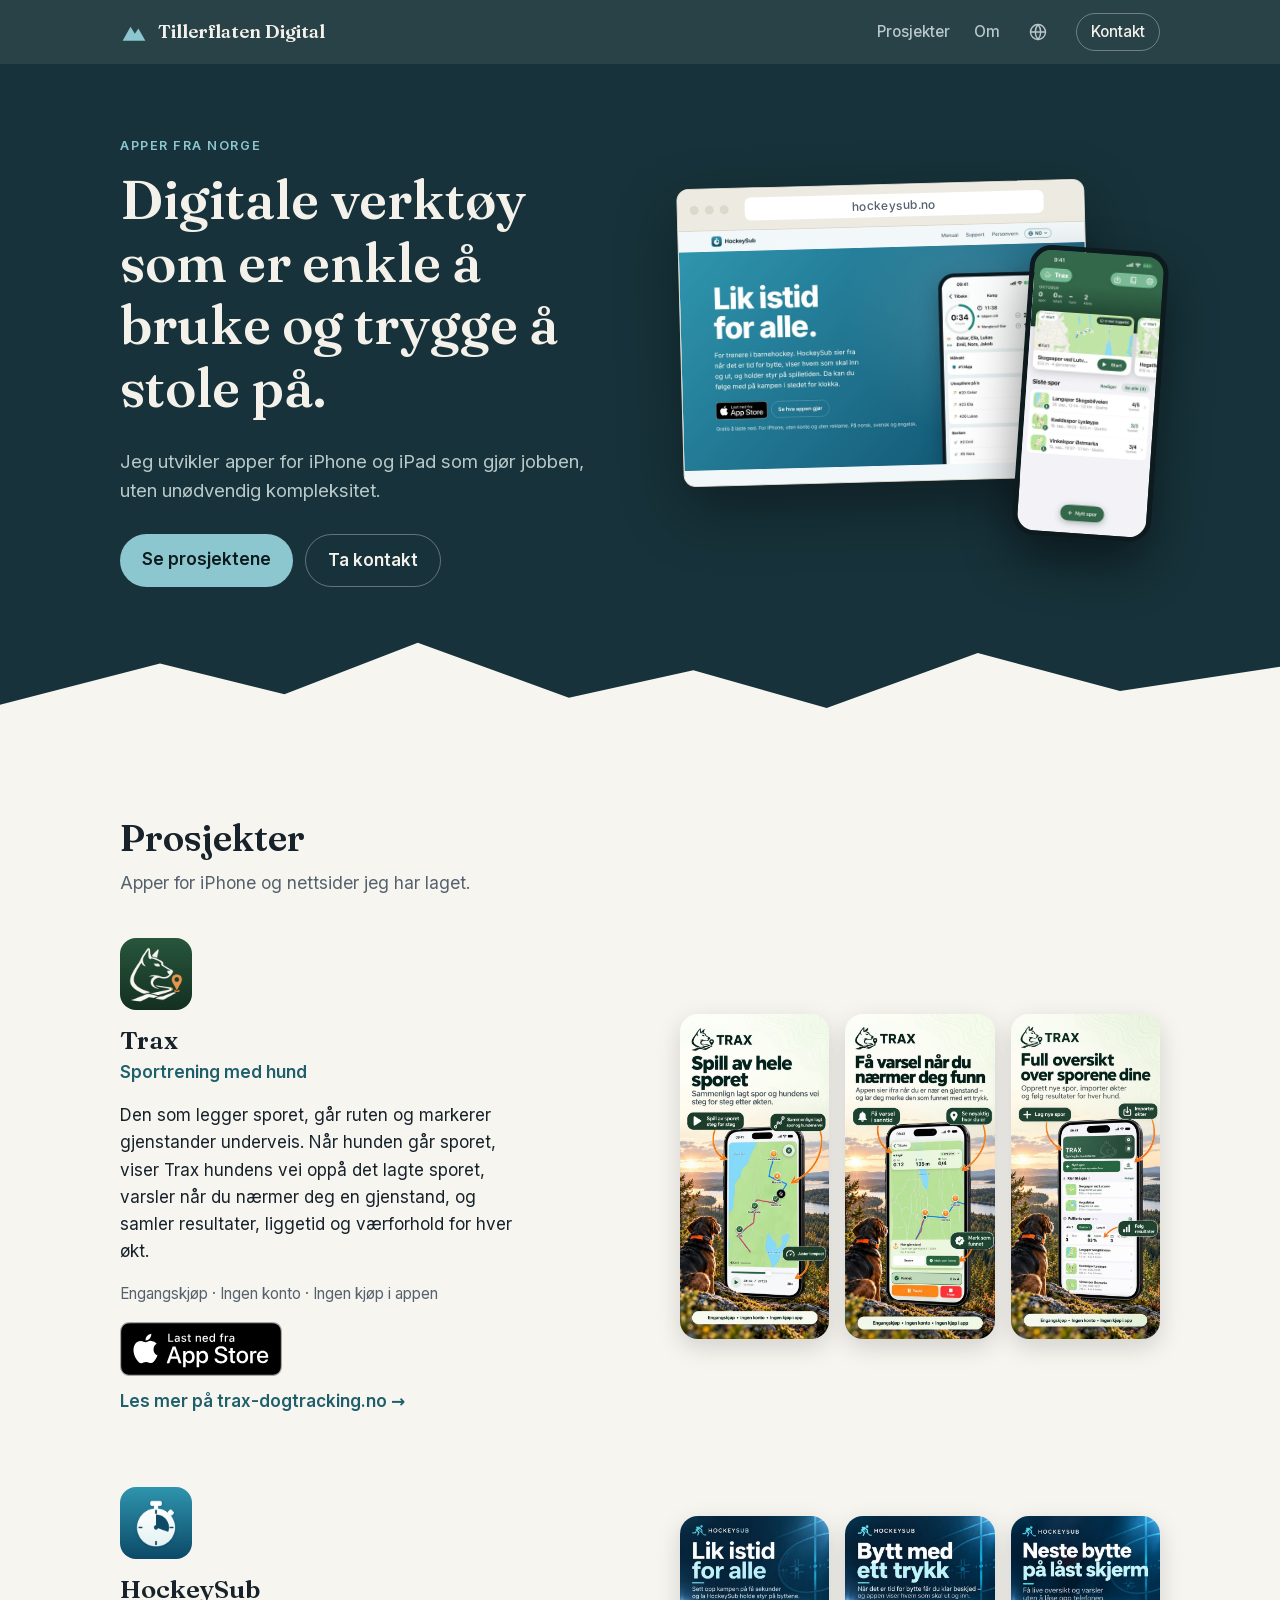
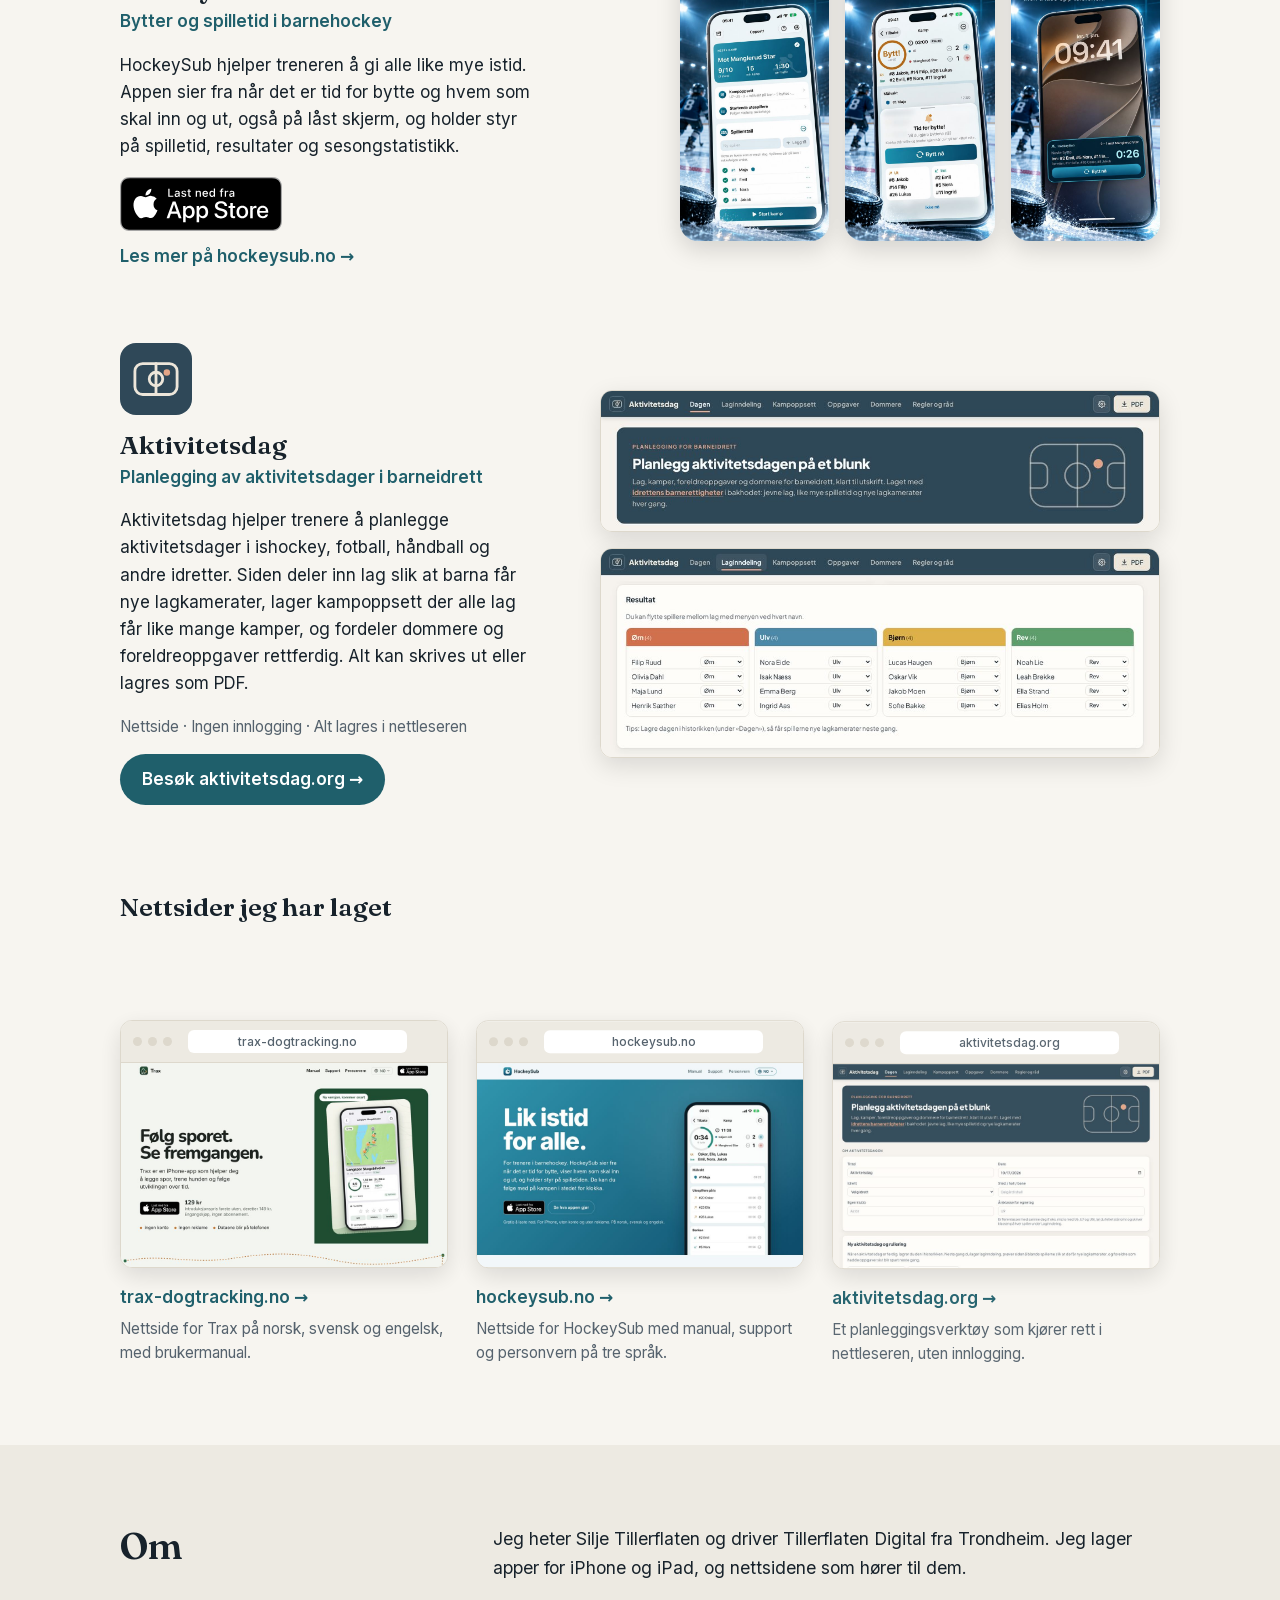
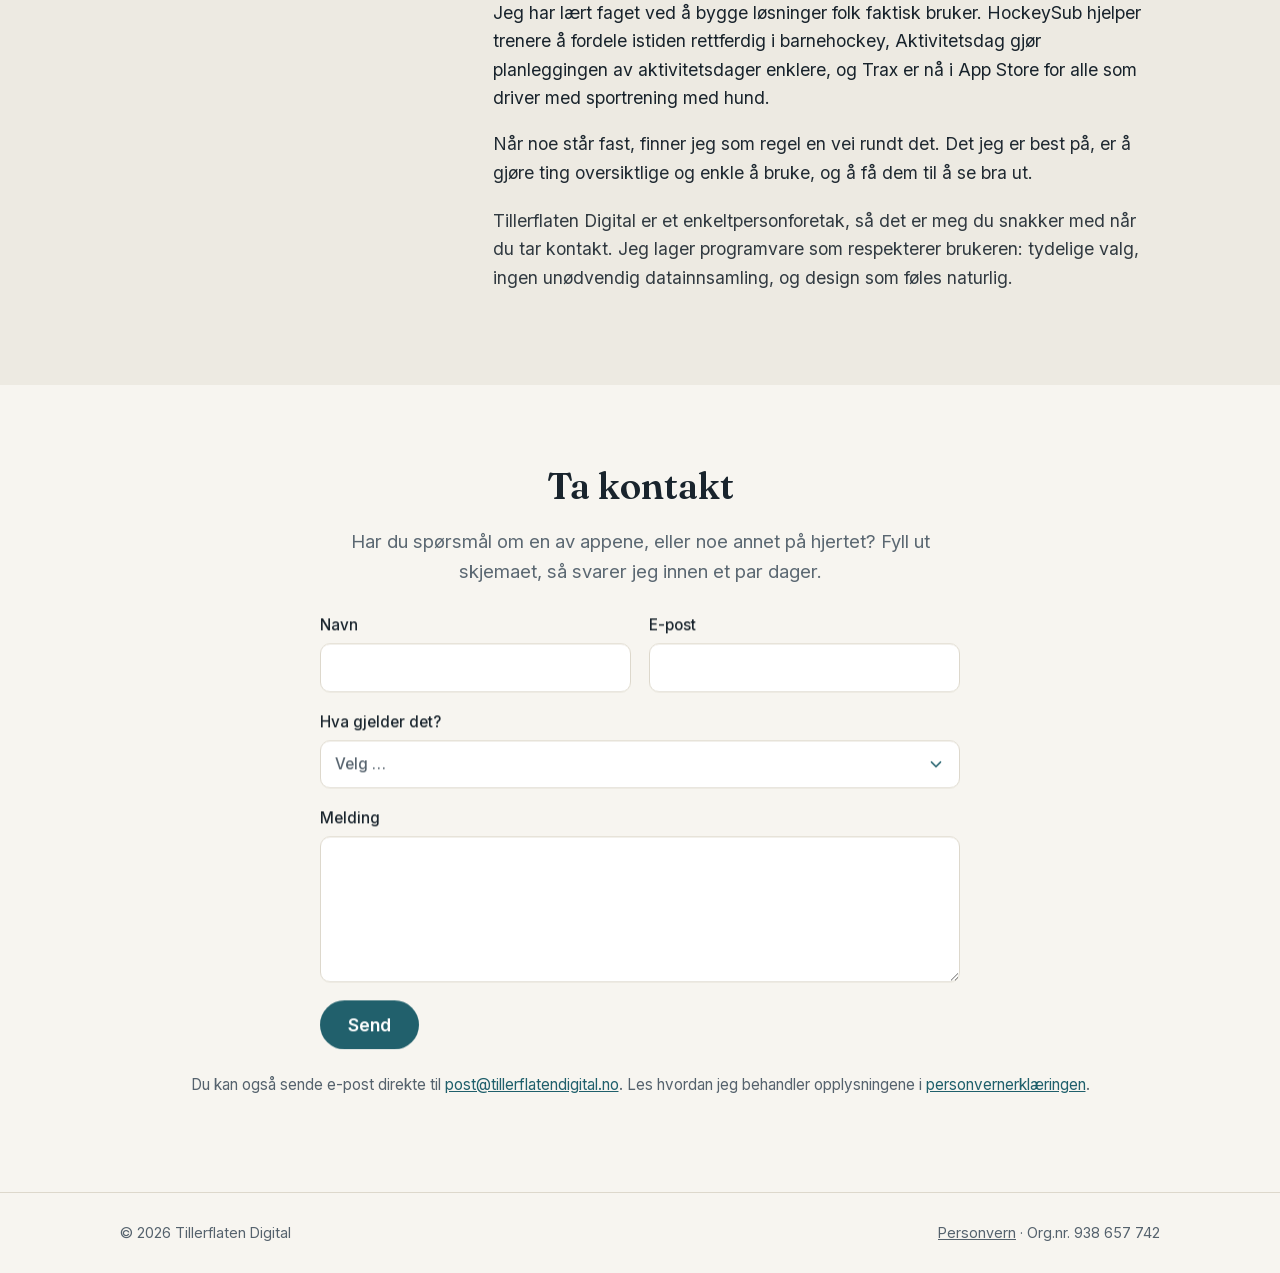
==== site/index.html @ fb7f8909 "Skjul nettsidetjenester til bierverv-søknaden er godkjent Fjerner Tjenester og priser, Slik foregår " ====
<!doctype html>
<html lang="nb">
<head>
  <meta charset="utf-8">
  <meta name="viewport" content="width=device-width, initial-scale=1">
  <title>Tillerflaten Digital – apper for iPhone og iPad</title>
  <meta name="description" content="Tillerflaten Digital utvikler apper for iPhone og iPad.">
  <link rel="icon" href="favicon.ico" sizes="any">
  <link rel="icon" href="favicon.svg" type="image/svg+xml">
  <link rel="apple-touch-icon" href="icons/apple-touch-icon.png">
  <link rel="manifest" href="site.webmanifest">
  <meta name="theme-color" content="#17323a">
  <meta name="apple-mobile-web-app-title" content="Tillerflaten">
  <link rel="alternate" hreflang="nb" href="https://tillerflatendigital.no/">
  <link rel="alternate" hreflang="en" href="https://tillerflatendigital.no/en/">
  <link rel="alternate" hreflang="x-default" href="https://tillerflatendigital.no/">
  <link rel="preload" href="fonts/inter-latin.woff2" as="font" type="font/woff2" crossorigin>
  <link rel="preload" href="fonts/fraunces-latin.woff2" as="font" type="font/woff2" crossorigin>
  <link rel="stylesheet" href="styles.css?v=13">
  <script>
    // Skjul innhold som skal animeres inn, men bare hvis brukeren ikke har bedt om redusert bevegelse.
    if (!matchMedia('(prefers-reduced-motion: reduce)').matches) {
      document.documentElement.classList.add('motion');
      setTimeout(function () { if (!window.gsap) document.documentElement.classList.remove('motion'); }, 3000);
    }
  </script>
</head>
<body>
  <header class="topbar">
    <div class="wrap topbar-inner">
      <a class="brand" href="#">
        <svg class="brand-mark" viewBox="0 0 32 32" aria-hidden="true"><path d="M3 26 L12 10 L17 18 L21 12 L29 26 Z" /></svg>
        Tillerflaten Digital
      </a>
      <nav class="nav" aria-label="Hovedmeny">
        <a href="#apper">Prosjekter</a>
        <a href="#om">Om</a>
        <a href="en/" class="nav-lang" hreflang="en" lang="en" aria-label="English version" title="English"><svg class="globe" viewBox="0 0 24 24" aria-hidden="true"><circle cx="12" cy="12" r="9"/><path d="M3 12h18"/><path d="M12 3a14 14 0 0 1 0 18a14 14 0 0 1 0-18z"/></svg></a>
        <a href="#kontakt" class="nav-cta">Kontakt</a>
      </nav>
    </div>
  </header>

  <main>
    <section class="hero">
      <div class="wrap hero-grid">
        <div class="hero-text">
        <p class="eyebrow">Apper fra Norge</p>
        <h1>Digitale verktøy som er enkle å bruke og trygge å stole på.</h1>
        <p class="lead">
          Jeg utvikler apper for iPhone og iPad som gjør jobben,
          uten unødvendig kompleksitet.
        </p>
        <div class="actions">
          <a class="btn btn-primary" href="#apper">Se prosjektene</a>
          <a class="btn btn-ghost" href="#kontakt">Ta kontakt</a>
        </div>
        </div>
        <div class="hero-art">
          <div class="browser">
            <div class="browser-bar" aria-hidden="true"><span></span><span></span><span></span><b>hockeysub.no</b></div>
            <img src="img/nettside-hockeysub.jpg?v=2" alt="Nettsiden hockeysub.no, laget av Tillerflaten Digital" width="960" height="600">
          </div>
          <img class="hero-phone" src="img/trax-app-nb.jpg" alt="Trax-appen på iPhone, med spor som er klare og de siste sporene" width="540" height="1173">
        </div>
      </div>
      <svg class="ridge" viewBox="0 0 1440 160" preserveAspectRatio="none" aria-hidden="true">
        <path d="M0 160 L0 110 L180 50 L320 95 L470 20 L640 100 L780 60 L930 115 L1100 35 L1260 90 L1440 55 L1440 160 Z" />
      </svg>
    </section>

    <section id="apper" class="section">
      <div class="wrap">
        <h2>Prosjekter</h2>
        <p class="section-lead">Apper for iPhone og nettsider jeg har laget.</p>

        <article class="app">
          <div class="app-info">
            <img class="app-icon" src="img/trax-ikon.png" alt="" width="96" height="96">
            <h3>Trax</h3>
            <p class="app-tagline">Sportrening med hund</p>
            <p>
              Den som legger sporet, går ruten og markerer gjenstander underveis. Når hunden
              går sporet, viser Trax hundens vei oppå det lagte sporet, varsler når du nærmer
              deg en gjenstand, og samler resultater, liggetid og værforhold for hver økt.
            </p>
            <p class="app-meta">Engangskjøp · Ingen konto · Ingen kjøp i appen</p>
            <div class="app-links">
              <a class="store-badge" href="https://apps.apple.com/no/app/id6758005408"><img src="img/app-store-no.svg" alt="Last ned Trax fra App Store" width="162" height="54"></a>
              <a class="app-site" href="https://trax-dogtracking.no/">Les mer på trax-dogtracking.no →</a>
            </div>
          </div>
          <div class="shots">
            <img src="img/trax-1.jpg" alt="Trax spiller av sporet og hundens vei steg for steg" width="540" height="1174" loading="lazy">
            <img src="img/trax-2.jpg" alt="Trax varsler når du nærmer deg en gjenstand" width="540" height="1174" loading="lazy">
            <img src="img/trax-3.jpg" alt="Oversikt over spor og resultater i Trax" width="540" height="1174" loading="lazy">
          </div>
        </article>

        <article class="app">
          <div class="app-info">
            <img class="app-icon" src="img/hockeysub-ikon.png" alt="" width="96" height="96">
            <h3>HockeySub</h3>
            <p class="app-tagline">Bytter og spilletid i barnehockey</p>
            <p>
              HockeySub hjelper treneren å gi alle like mye istid. Appen sier fra når det er
              tid for bytte og hvem som skal inn og ut, også på låst skjerm, og holder styr på
              spilletid, resultater og sesongstatistikk.
            </p>
            <div class="app-links">
              <a class="store-badge" href="https://apps.apple.com/no/app/id6752128486"><img src="img/app-store-no.svg" alt="Last ned HockeySub fra App Store" width="162" height="54"></a>
              <a class="app-site" href="https://hockeysub.no/">Les mer på hockeysub.no →</a>
            </div>
          </div>
          <div class="shots">
            <img src="img/hockeysub-1.jpg" alt="Oppsett av kamp i HockeySub" width="540" height="1174" loading="lazy">
            <img src="img/hockeysub-2.jpg" alt="HockeySub sier fra når det er tid for bytte" width="540" height="1174" loading="lazy">
            <img src="img/hockeysub-3.jpg" alt="Neste bytte vises på låst skjerm" width="540" height="1174" loading="lazy">
          </div>
        </article>

        <article class="app app-web">
          <div class="app-info">
            <img class="app-icon" src="img/aktivitetsdag-ikon.svg" alt="" width="96" height="96">
            <h3>Aktivitetsdag</h3>
            <p class="app-tagline">Planlegging av aktivitetsdager i barneidrett</p>
            <p>
              Aktivitetsdag hjelper trenere å planlegge aktivitetsdager i ishockey, fotball, håndball og andre idretter. Siden deler inn lag slik at barna får nye lagkamerater, lager kampoppsett der alle lag får like mange kamper, og fordeler dommere og foreldreoppgaver rettferdig. Alt kan skrives ut eller lagres som PDF.
            </p>
            <p class="app-meta">Nettside · Ingen innlogging · Alt lagres i nettleseren</p>
            <div class="app-links">
              <a class="btn btn-primary" href="https://aktivitetsdag.org/">Besøk aktivitetsdag.org →</a>
            </div>
          </div>
          <div class="web-shots">
            <img src="img/aktivitetsdag-1.jpg?v=2" alt="Forsiden til Aktivitetsdag" width="960" height="242" loading="lazy">
            <img src="img/aktivitetsdag-2.jpg?v=2" alt="Laginndeling i Aktivitetsdag med fire lag" width="960" height="357" loading="lazy">
          </div>
        </article>

        <div class="sites">
          <h3>Nettsider jeg har laget</h3>
          <p class="section-lead">Hver app har fått sin egen nettside, og alle er laget fra bunnen av, tilpasset produktet.</p>
          <div class="site-grid">
          <a class="site-card" href="https://trax-dogtracking.no/">
            <div class="browser">
              <div class="browser-bar" aria-hidden="true"><span></span><span></span><span></span><b>trax-dogtracking.no</b></div>
              <img src="img/nettside-trax.jpg?v=3" alt="Forsiden til trax-dogtracking.no" width="960" height="600" loading="lazy">
            </div>
            <span class="site-name">trax-dogtracking.no →</span>
            <span class="site-desc">Nettside for Trax på norsk, svensk og engelsk, med brukermanual.</span>
          </a>
          <a class="site-card" href="https://hockeysub.no/">
            <div class="browser">
              <div class="browser-bar" aria-hidden="true"><span></span><span></span><span></span><b>hockeysub.no</b></div>
              <img src="img/nettside-hockeysub.jpg?v=2" alt="Forsiden til hockeysub.no" width="960" height="600" loading="lazy">
            </div>
            <span class="site-name">hockeysub.no →</span>
            <span class="site-desc">Nettside for HockeySub med manual, support og personvern på tre språk.</span>
          </a>
          <a class="site-card" href="https://aktivitetsdag.org/">
            <div class="browser">
              <div class="browser-bar" aria-hidden="true"><span></span><span></span><span></span><b>aktivitetsdag.org</b></div>
              <img src="img/nettside-aktivitetsdag.jpg?v=2" alt="Forsiden til aktivitetsdag.org" width="960" height="600" loading="lazy">
            </div>
            <span class="site-name">aktivitetsdag.org →</span>
            <span class="site-desc">Et planleggingsverktøy som kjører rett i nettleseren, uten innlogging.</span>
          </a>
          </div>
        </div>
      </div>
    </section>

    <section id="om" class="section section-alt">
      <div class="wrap about">
        <h2>Om</h2>
        <div>
          <p>
            Jeg heter Silje Tillerflaten og driver Tillerflaten Digital fra Trondheim. Jeg lager apper for iPhone og iPad, og nettsidene som hører til dem.
          </p>
          <p>
            Jeg har lært faget ved å bygge løsninger folk faktisk bruker. HockeySub hjelper trenere å fordele istiden rettferdig i barnehockey, Aktivitetsdag gjør planleggingen av aktivitetsdager enklere, og Trax er nå i App Store for alle som driver med sportrening med hund.
          </p>
          <p>
            Når noe står fast, finner jeg som regel en vei rundt det. Det jeg er best på, er å gjøre ting oversiktlige og enkle å bruke, og å få dem til å se bra ut.
          </p>
          <p>
            Tillerflaten Digital er et enkeltpersonforetak, så det er meg du snakker med når du tar kontakt. Jeg lager programvare som respekterer brukeren: tydelige valg, ingen unødvendig datainnsamling, og design som føles naturlig.
          </p>
        </div>
      </div>
    </section>

    <section id="kontakt" class="section">
      <div class="wrap contact">
        <h2>Ta kontakt</h2>
        <p class="lead">Har du spørsmål om en av appene, eller noe annet på hjertet? Fyll ut skjemaet, så svarer jeg innen et par dager.</p>
        <form class="form" action="https://formsubmit.co/post@tillerflatendigital.no" method="POST">
          <input type="hidden" name="_subject" value="Ny henvendelse fra tillerflatendigital.no">
          <input type="hidden" name="_next" value="https://tillerflatendigital.no/takk.html">
          <input type="hidden" name="_template" value="table">
          <input type="text" name="_honey" class="hp" tabindex="-1" autocomplete="off" aria-hidden="true">
          <div class="form-row">
            <label>Navn
              <input type="text" name="Navn" autocomplete="name" required>
            </label>
            <label>E-post
              <input type="email" name="email" autocomplete="email" required>
            </label>
          </div>
          <label>Hva gjelder det?
            <select name="Hva gjelder det?" required>
              <option value="">Velg …</option>
              <option>Trax</option>
              <option>HockeySub</option>
              <option>Aktivitetsdag</option>
              <option>Annet</option>
            </select>
          </label>
          <label>Melding
            <textarea name="Melding" rows="5" required></textarea>
          </label>
          <button type="submit" class="btn btn-primary btn-lg">Send</button>
        </form>
        <p class="form-alt">Du kan også sende e-post direkte til <a href="mailto:post@tillerflatendigital.no">post@tillerflatendigital.no</a>. Les hvordan jeg behandler opplysningene i <a href="personvern.html">personvernerklæringen</a>.</p>
      </div>
    </section>
  </main>

  <footer class="footer">
    <div class="wrap footer-inner">
      <span>© <span id="year">2026</span> Tillerflaten Digital</span>
      <span><a href="personvern.html">Personvern</a> · Org.nr. 938 657 742</span>
    </div>
  </footer>

  <script>document.getElementById('year').textContent = new Date().getFullYear();</script>
  <script src="vendor/gsap.min.js" defer></script>
  <script src="vendor/ScrollTrigger.min.js" defer></script>
  <script src="motion.js?v=4" defer></script>
  <script data-goatcounter="https://tillerflatendigital.goatcounter.com/count" async src="//gc.zgo.at/count.js"></script>
</body>
</html>
---- site/styles.css ----
/* Skrifter ligger på siden selv, så ingen besøkende sendes til Google (GDPR).
   Variable filer: én fil dekker alle vektene. latin-ext lastes bare ved behov. */
@font-face {
  font-family: 'Fraunces';
  font-style: normal;
  font-weight: 500 600;
  font-display: swap;
  src: url(fonts/fraunces-latin.woff2) format('woff2');
  unicode-range: U+0000-00FF, U+0131, U+0152-0153, U+02BB-02BC, U+02C6, U+02DA, U+02DC, U+0304, U+0308, U+0329, U+2000-206F, U+20AC, U+2122, U+2191, U+2193, U+2212, U+2215, U+FEFF, U+FFFD;
}
@font-face {
  font-family: 'Fraunces';
  font-style: normal;
  font-weight: 500 600;
  font-display: swap;
  src: url(fonts/fraunces-latin-ext.woff2) format('woff2');
  unicode-range: U+0100-02BA, U+02BD-02C5, U+02C7-02CC, U+02CE-02D7, U+02DD-02FF, U+0304, U+0308, U+0329, U+1D00-1DBF, U+1E00-1E9F, U+1EF2-1EFF, U+2020, U+20A0-20AB, U+20AD-20C4, U+2113, U+2C60-2C7F, U+A720-A7FF;
}
@font-face {
  font-family: 'Inter';
  font-style: normal;
  font-weight: 400 600;
  font-display: swap;
  src: url(fonts/inter-latin.woff2) format('woff2');
  unicode-range: U+0000-00FF, U+0131, U+0152-0153, U+02BB-02BC, U+02C6, U+02DA, U+02DC, U+0304, U+0308, U+0329, U+2000-206F, U+20AC, U+2122, U+2191, U+2193, U+2212, U+2215, U+FEFF, U+FFFD;
}
@font-face {
  font-family: 'Inter';
  font-style: normal;
  font-weight: 400 600;
  font-display: swap;
  src: url(fonts/inter-latin-ext.woff2) format('woff2');
  unicode-range: U+0100-02BA, U+02BD-02C5, U+02C7-02CC, U+02CE-02D7, U+02DD-02FF, U+0304, U+0308, U+0329, U+1D00-1DBF, U+1E00-1E9F, U+1EF2-1EFF, U+2020, U+20A0-20AB, U+20AD-20C4, U+2113, U+2C60-2C7F, U+A720-A7FF;
}

:root {
  --bg: #f7f5f0;
  --bg-alt: #edeae2;
  --surface: #ffffff;
  --text: #17222b;
  --muted: #55626d;
  --border: #ddd8cc;
  --accent: #1f5f6b;
  --accent-hover: #174a54;
  --accent-soft: #dcebec;
  --on-accent: #ffffff;
  --ridge: #edeae2;
  --hero-bg: #17323a;
  --hero-text: #f3f1ea;
  --hero-muted: #b9c8c9;
  --radius: 14px;
}

@media (prefers-color-scheme: dark) {
  :root {
    --bg: #11181d;
    --bg-alt: #172128;
    --surface: #1b262e;
    --text: #e8ebe9;
    --muted: #9aa8b0;
    --border: #2a3842;
    --accent: #6fb3bd;
    --accent-hover: #8cc6ce;
    --accent-soft: #1f3a40;
    --on-accent: #0d1a1e;
    --ridge: #172128;
    --hero-bg: #0c2027;
  }
}

* { box-sizing: border-box; }

html { scroll-behavior: smooth; }

body {
  margin: 0;
  background: var(--bg);
  color: var(--text);
  font-family: Inter, system-ui, -apple-system, sans-serif;
  font-size: 17px;
  line-height: 1.6;
  -webkit-font-smoothing: antialiased;
}

h1, h2, h3 {
  font-family: Fraunces, Georgia, serif;
  font-weight: 600;
  line-height: 1.15;
  margin: 0 0 .5em;
}

h1 { font-size: clamp(2.1rem, 5vw, 3.4rem); max-width: 18ch; }
h2 { font-size: clamp(1.7rem, 3.5vw, 2.3rem); }
h3 { font-size: 1.3rem; }

p { margin: 0 0 1em; }

a { color: var(--accent); }

.wrap {
  max-width: 1080px;
  margin: 0 auto;
  padding: 0 20px;
}

/* Topbar */
.topbar {
  position: sticky;
  top: 0;
  z-index: 10;
  background: color-mix(in srgb, var(--hero-bg) 92%, transparent);
  backdrop-filter: blur(8px);
}

.topbar-inner {
  display: flex;
  align-items: center;
  justify-content: space-between;
  gap: 16px;
  height: 64px;
}

.brand {
  display: flex;
  align-items: center;
  gap: 10px;
  color: var(--hero-text);
  text-decoration: none;
  font-family: Fraunces, Georgia, serif;
  font-weight: 600;
  font-size: 1.15rem;
  white-space: nowrap;
}

.brand-mark { width: 28px; height: 28px; fill: #8cc6ce; }

.nav { display: flex; align-items: center; gap: 24px; }

.nav a {
  color: var(--hero-muted);
  text-decoration: none;
  font-weight: 500;
  font-size: .95rem;
}

.nav a:hover { color: var(--hero-text); }

.nav .nav-lang {
  display: inline-flex;
  align-items: center;
  padding: 4px;
}
.nav .globe {
  width: 20px;
  height: 20px;
  fill: none;
  stroke: currentColor;
  stroke-width: 1.7;
  stroke-linecap: round;
  stroke-linejoin: round;
}

.nav .nav-cta {
  color: var(--hero-text);
  border: 1px solid color-mix(in srgb, var(--hero-text) 35%, transparent);
  padding: 6px 14px;
  border-radius: 999px;
}

/* Hero */
.hero {
  position: relative;
  background: var(--hero-bg);
  color: var(--hero-text);
  padding: 72px 0 150px;
  overflow: hidden;
}

.eyebrow {
  text-transform: uppercase;
  letter-spacing: .12em;
  font-size: .8rem;
  font-weight: 600;
  color: #8cc6ce;
}

.lead {
  font-size: 1.15rem;
  max-width: 54ch;
  color: var(--muted);
}

.hero .lead { color: var(--hero-muted); }

.actions { display: flex; flex-wrap: wrap; gap: 12px; margin-top: 28px; }

.ridge {
  position: absolute;
  left: 0; right: 0; bottom: -2px;
  width: 100%;
  height: 110px;
  fill: var(--bg);
}

/* Buttons */
.btn {
  display: inline-block;
  padding: 12px 22px;
  border-radius: 999px;
  font-weight: 600;
  text-decoration: none;
  transition: background .15s, color .15s, border-color .15s;
}

.btn-primary { background: #8cc6ce; color: #0d1a1e; }
.btn-primary:hover { background: #a7d5db; }

.btn-ghost {
  color: var(--hero-text);
  border: 1px solid color-mix(in srgb, var(--hero-text) 35%, transparent);
}
.btn-ghost:hover { border-color: var(--hero-text); }

.contact .btn-primary { background: var(--accent); color: var(--on-accent); }
.contact .btn-primary:hover { background: var(--accent-hover); }

.btn-lg { font-size: 1.1rem; padding: 14px 28px; }

/* Sections */
.section { padding: 80px 0; }
.section-alt { background: var(--bg-alt); }

.cards {
  display: grid;
  grid-template-columns: repeat(auto-fit, minmax(260px, 1fr));
  gap: 20px;
  margin-top: 28px;
}

.card {
  background: var(--surface);
  border: 1px solid var(--border);
  border-radius: var(--radius);
  padding: 28px;
}

.card p { color: var(--muted); margin: 0; }

.card-icon {
  width: 44px;
  height: 44px;
  border-radius: 12px;
  background: var(--accent-soft);
  display: grid;
  place-items: center;
  margin-bottom: 18px;
}

.card-icon svg {
  width: 22px;
  height: 22px;
  fill: none;
  stroke: var(--accent);
  stroke-width: 1.8;
  stroke-linecap: round;
  stroke-linejoin: round;
}

.tag {
  font-family: Inter, system-ui, sans-serif;
  font-size: .72rem;
  font-weight: 600;
  text-transform: uppercase;
  letter-spacing: .06em;
  vertical-align: middle;
  background: var(--accent-soft);
  color: var(--accent);
  padding: 3px 8px;
  border-radius: 999px;
  margin-left: 6px;
}

.about {
  display: grid;
  grid-template-columns: 1fr 2fr;
  gap: 40px;
}

.about p { font-size: 1.1rem; max-width: 60ch; }

.contact { text-align: center; }
.contact .lead { margin: 0 auto 28px; }

/* Footer */
.footer {
  border-top: 1px solid var(--border);
  padding: 28px 0;
  color: var(--muted);
  font-size: .9rem;
}

.footer-inner {
  display: flex;
  justify-content: space-between;
  flex-wrap: wrap;
  gap: 8px;
}

.section-lead { color: var(--muted); margin: -8px 0 40px; font-size: 1.1rem; }

.app {
  display: grid;
  grid-template-columns: minmax(0, 1fr) minmax(0, 1.4fr);
  gap: 48px;
  align-items: center;
}
.app + .app { margin-top: 72px; }
.app-icon { width: 72px; height: 72px; border-radius: 16px; display: block; margin-bottom: 16px; }
.app h3 { margin: 0; font-size: 1.6rem; }
.app-tagline { color: var(--accent); font-weight: 600; margin: 4px 0 16px; }
.app-info p { max-width: 52ch; }
.app-meta { color: var(--muted); font-size: 0.95rem; }
.app .btn { margin-top: 0; }
.app-links { display: flex; flex-wrap: wrap; align-items: center; gap: 12px 20px; margin-top: 8px; }
.app-site { font-weight: 600; text-decoration: none; }
.app-site:hover { text-decoration: underline; }
.store-badge { display: inline-flex; border-radius: 10px; transition: transform .15s ease; }
.store-badge:hover { transform: translateY(-1px); }
.store-badge:focus-visible { outline: 2px solid var(--accent, currentColor); outline-offset: 3px; }
.store-badge img { height: 54px; width: auto; display: block; }
.app .btn-primary { background: var(--accent); color: var(--on-accent); }
.app .btn-primary:hover { background: var(--accent-hover); }

.shots {
  display: grid;
  grid-template-columns: repeat(3, minmax(0, 1fr));
  gap: 16px;
  max-width: 480px;
  justify-self: end;
}
.shots img {
  width: 100%;
  height: auto;
  border-radius: 18px;
  box-shadow: 0 8px 24px rgba(0, 0, 0, 0.15);
}

/* Prices */
.cards-4 { grid-template-columns: repeat(auto-fit, minmax(230px, 1fr)); }
.card .price {
  color: var(--accent);
  font-weight: 600;
  font-size: 1.1rem;
  margin: -4px 0 12px;
}
.price-note { color: var(--muted); max-width: 70ch; margin: 28px 0 0; }

/* How it works */
.steps {
  list-style: none;
  counter-reset: step;
  padding: 0;
  margin: 28px 0 0;
  display: grid;
  grid-template-columns: repeat(auto-fit, minmax(220px, 1fr));
  gap: 28px;
}
.step { counter-increment: step; }
.step::before {
  content: counter(step);
  display: grid;
  place-items: center;
  width: 40px;
  height: 40px;
  border-radius: 50%;
  background: var(--accent);
  color: var(--on-accent);
  font-weight: 600;
  margin-bottom: 14px;
}
.step h3 { font-size: 1.15rem; }
.step p { color: var(--muted); margin: 0; }

/* Contact form */
.form {
  max-width: 640px;
  margin: 0 auto;
  text-align: left;
  display: grid;
  gap: 18px;
}
.form-row { display: grid; grid-template-columns: 1fr 1fr; gap: 18px; }
.form label { display: grid; align-content: start; gap: 6px; font-weight: 500; font-size: .95rem; }
.form .opt { color: var(--muted); font-weight: 400; }
.form input, .form select, .form textarea {
  font: inherit;
  color: var(--text);
  background: var(--surface);
  border: 1px solid var(--border);
  border-radius: 10px;
  padding: 11px 14px;
  width: 100%;
}
.form textarea { resize: vertical; }
.form select {
  appearance: none;
  -webkit-appearance: none;
  cursor: pointer;
  padding-right: 42px;
  background-image: url("data:image/svg+xml,%3Csvg xmlns='http://www.w3.org/2000/svg' viewBox='0 0 24 24' fill='none' stroke='%231f5f6b' stroke-width='2.2' stroke-linecap='round' stroke-linejoin='round'%3E%3Cpath d='M6 9l6 6 6-6'/%3E%3C/svg%3E");
  background-repeat: no-repeat;
  background-position: right 14px center;
  background-size: 18px;
}
.form select:invalid { color: var(--muted); }
.form select option { color: var(--text); background: var(--surface); }
.form input:focus, .form select:focus, .form textarea:focus {
  outline: 2px solid var(--accent);
  outline-offset: 1px;
  border-color: var(--accent);
}
.form button { justify-self: start; border: 0; cursor: pointer; font-family: inherit; }
.form .hp { position: absolute; left: -9999px; }
.form-alt { color: var(--muted); margin-top: 24px; font-size: .95rem; }

@media (prefers-color-scheme: dark) {
  .form select {
    background-image: url("data:image/svg+xml,%3Csvg xmlns='http://www.w3.org/2000/svg' viewBox='0 0 24 24' fill='none' stroke='%236fb3bd' stroke-width='2.2' stroke-linecap='round' stroke-linejoin='round'%3E%3Cpath d='M6 9l6 6 6-6'/%3E%3C/svg%3E");
  }
}

.web-shots {
  display: grid;
  gap: 16px;
  max-width: 560px;
  justify-self: end;
}
.web-shots img {
  width: 100%;
  height: auto;
  border-radius: 12px;
  border: 1px solid var(--border);
  box-shadow: 0 8px 24px rgba(0, 0, 0, 0.12);
}

@media (max-width: 860px) {
  .web-shots { justify-self: stretch; }
  .app { grid-template-columns: 1fr; gap: 28px; }
  .shots { justify-self: start; }
}

@media (max-width: 640px) {
  body { font-size: 16px; }
  .nav { gap: 16px; }
  .nav a:not(.nav-cta):not(.nav-lang) { display: none; }
  .brand { font-size: 1rem; }
  .hero { padding: 48px 0 120px; }
  .section { padding: 56px 0; }
  .about { grid-template-columns: 1fr; gap: 0; }
  .shots { display: flex; overflow-x: auto; scroll-snap-type: x mandatory; gap: 12px; margin-right: -20px; padding-right: 20px; }
  .form-row { grid-template-columns: 1fr; }
  .shots img { flex: 0 0 44%; width: 44%; min-width: 0; scroll-snap-align: start; }
}

/* Animasjon: skjult til motion.js viser det. Se <head> og motion.js. */
.motion .hero-text > *,
.motion .hero-art,
.motion .site-card,
.motion .section h2,
.motion .section-lead,
.motion .contact .lead,
.motion .card,
.motion .price-note,
.motion .step,
.motion .about > div > p,
.motion .contact .form,
.motion .app-info,
.motion .shots img,
.motion .web-shots img { visibility: hidden; }

/* Hero: tekst til venstre, utvalg av arbeid til høyre */
.hero .wrap { position: relative; z-index: 1; }
.hero-grid {
  display: grid;
  grid-template-columns: minmax(0, 1.05fr) minmax(0, 1fr);
  gap: 56px;
  align-items: center;
}
.hero-art {
  position: relative;
  padding: 0 72px 56px 0;
}
.hero-art .browser {
  transform: rotate(-1.5deg);
  box-shadow: 0 24px 60px rgba(0, 0, 0, 0.35);
}
.hero-phone {
  position: absolute;
  right: 0;
  bottom: 0;
  width: 29%;
  height: auto;
  border-radius: 22px;
  border: 5px solid #0d1a1e;
  box-shadow: 0 24px 50px rgba(0, 0, 0, 0.45);
  transform: rotate(4deg);
}

/* Nettleservindu rundt skjermbilder av nettsider */
.browser {
  background: var(--surface);
  border: 1px solid var(--border);
  border-radius: 12px;
  overflow: hidden;
}
.browser-bar {
  display: flex;
  align-items: center;
  gap: 6px;
  padding: 9px 12px;
  background: var(--bg-alt);
  border-bottom: 1px solid var(--border);
}
.browser-bar span {
  width: 9px;
  height: 9px;
  border-radius: 50%;
  background: var(--border);
}
.browser-bar b {
  flex: 1;
  margin: 0 28px 0 10px;
  padding: 2px 10px;
  border-radius: 6px;
  background: var(--surface);
  color: var(--muted);
  font-size: .75rem;
  font-weight: 500;
  text-align: center;
  white-space: nowrap;
  overflow: hidden;
  text-overflow: ellipsis;
}
.browser img { display: block; width: 100%; height: auto; }

/* Nettsider jeg har laget */
.sites { margin-top: 88px; }
.sites h3 { font-size: 1.6rem; }
.sites .section-lead { margin: 0 0 28px; max-width: 60ch; }
.site-grid {
  display: grid;
  grid-template-columns: repeat(auto-fit, minmax(260px, 1fr));
  gap: 28px;
}
.site-card {
  display: grid;
  gap: 6px;
  color: inherit;
  text-decoration: none;
}
.site-card .browser {
  margin-bottom: 10px;
  box-shadow: 0 8px 24px rgba(0, 0, 0, 0.12);
  transition: transform .2s, box-shadow .2s;
}
.site-card:hover .browser,
.site-card:focus-visible .browser {
  transform: translateY(-4px);
  box-shadow: 0 16px 32px rgba(0, 0, 0, 0.16);
}
.site-name { color: var(--accent); font-weight: 600; }
.site-card:hover .site-name { text-decoration: underline; }
.site-desc { color: var(--muted); font-size: .95rem; }

/* Priser: titler, priser og tekst på samme linje i alle kortene */
@supports (grid-template-rows: subgrid) {
  .cards-4 .card {
    display: grid;
    grid-row: span 4;
    grid-template-rows: subgrid;
    row-gap: 0;
    align-content: start;
  }
  .cards-4 .card h3 { align-self: end; }
}
.card { position: relative; }
.card-featured { border-color: var(--accent); box-shadow: 0 0 0 1px var(--accent); }
.card-badge {
  position: absolute;
  top: -13px;
  left: 24px;
  height: 26px;
  display: inline-flex;
  align-items: center;
  padding: 0 10px;
  border-radius: 999px;
  background: var(--accent);
  color: var(--on-accent);
  font-size: .72rem;
  font-weight: 600;
  letter-spacing: .04em;
  text-transform: uppercase;
}
.price-cta {
  display: flex;
  flex-wrap: wrap;
  align-items: center;
  justify-content: space-between;
  gap: 20px 40px;
  margin-top: 28px;
}
.price-cta .price-note { margin: 0; }
.price-cta .btn-primary { background: var(--accent); color: var(--on-accent); white-space: nowrap; }
.price-cta .btn-primary:hover { background: var(--accent-hover); }

@media (max-width: 960px) {
  .hero-grid { grid-template-columns: 1fr; gap: 40px; }
  .hero-art { max-width: 560px; }
}
@media (max-width: 640px) {
  .hero-art { padding: 0 44px 36px 0; }
  .hero-phone { border-width: 3px; border-radius: 14px; }
  .sites { margin-top: 64px; }
}

/* Personvernerklæring */
.legal { max-width: 720px; }
.legal h1 { max-width: none; }
.legal h2 { font-size: 1.35rem; margin-top: 2em; }
.legal p, .legal dd { max-width: 65ch; }
.legal .updated { color: var(--muted); font-size: .95rem; }
.legal dl { display: grid; grid-template-columns: 6.5em 1fr; gap: 8px 16px; margin: 12px 0 1em; }
.legal dt { font-weight: 600; }
.legal dd { margin: 0; color: var(--muted); }
.footer a { color: inherit; }
@media (max-width: 480px) {
  .legal dl { grid-template-columns: 1fr; gap: 2px; }
  .legal dd { margin-bottom: 10px; }
}
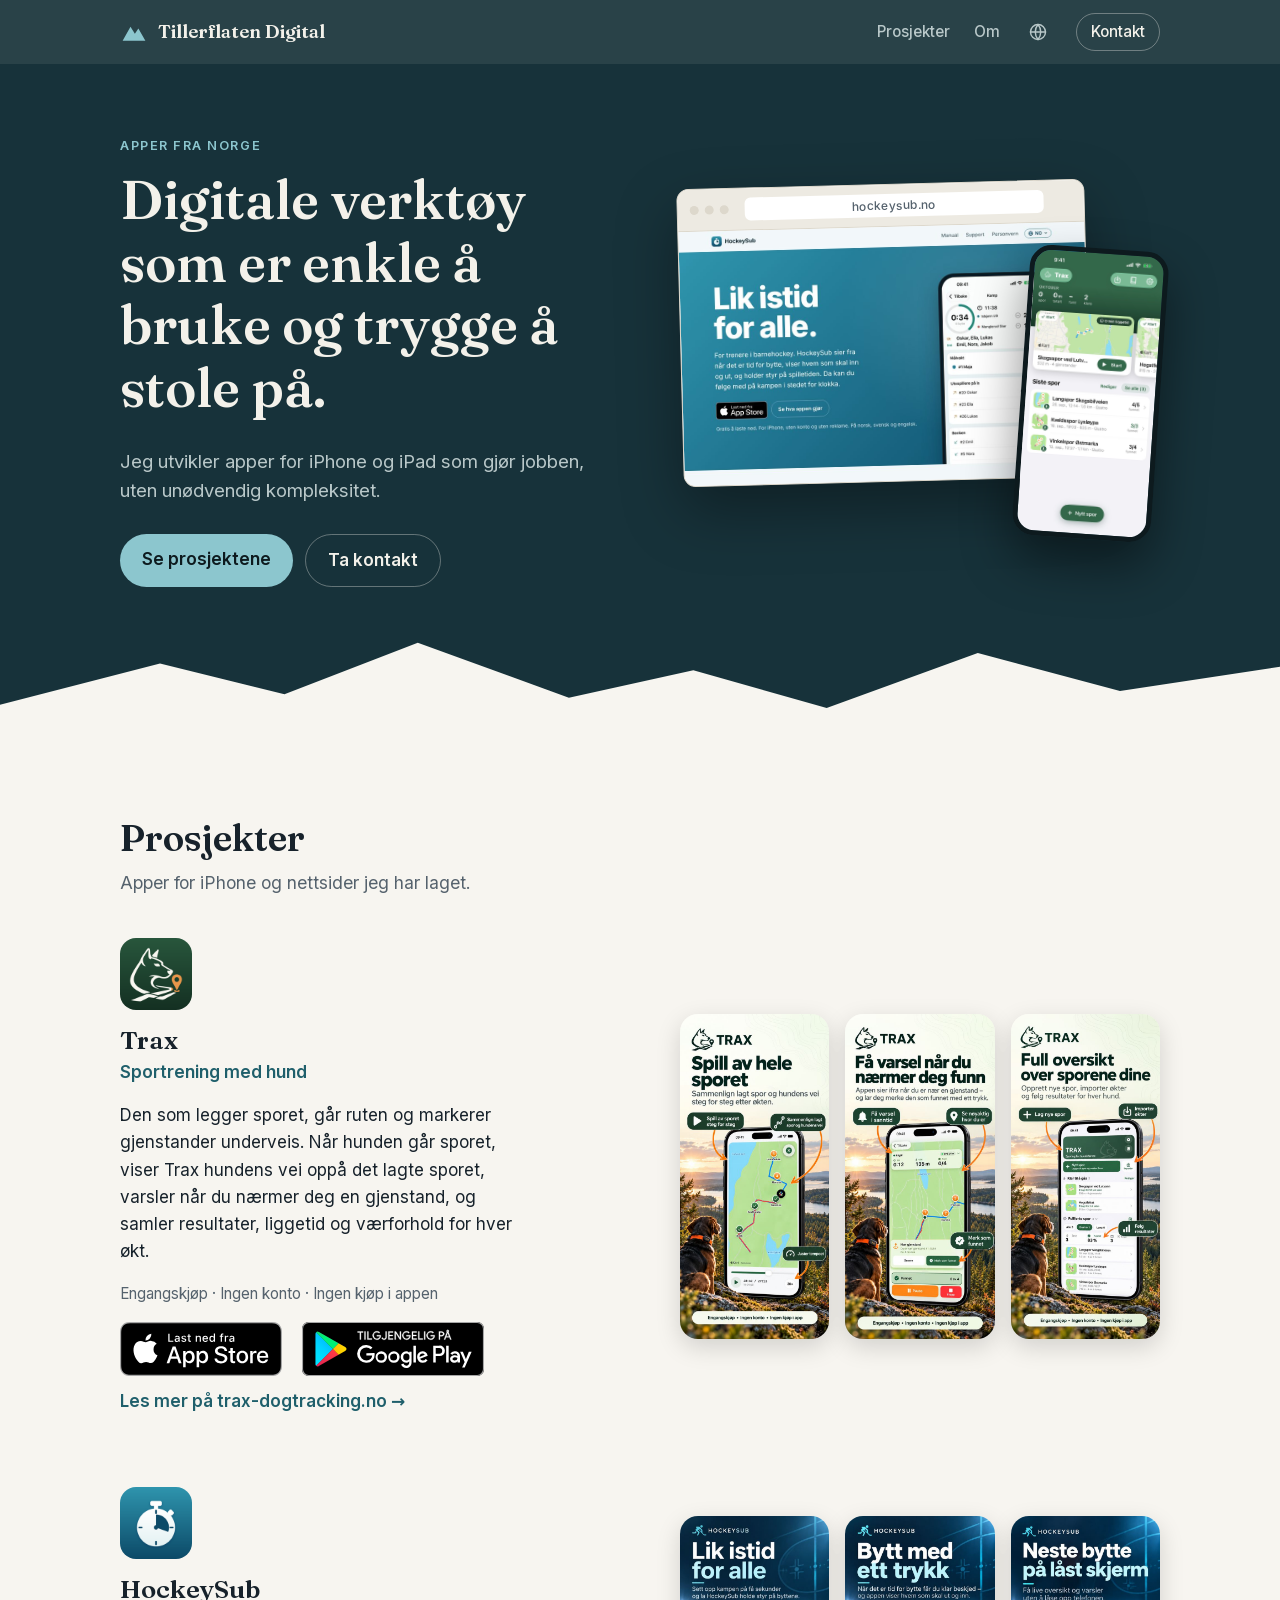
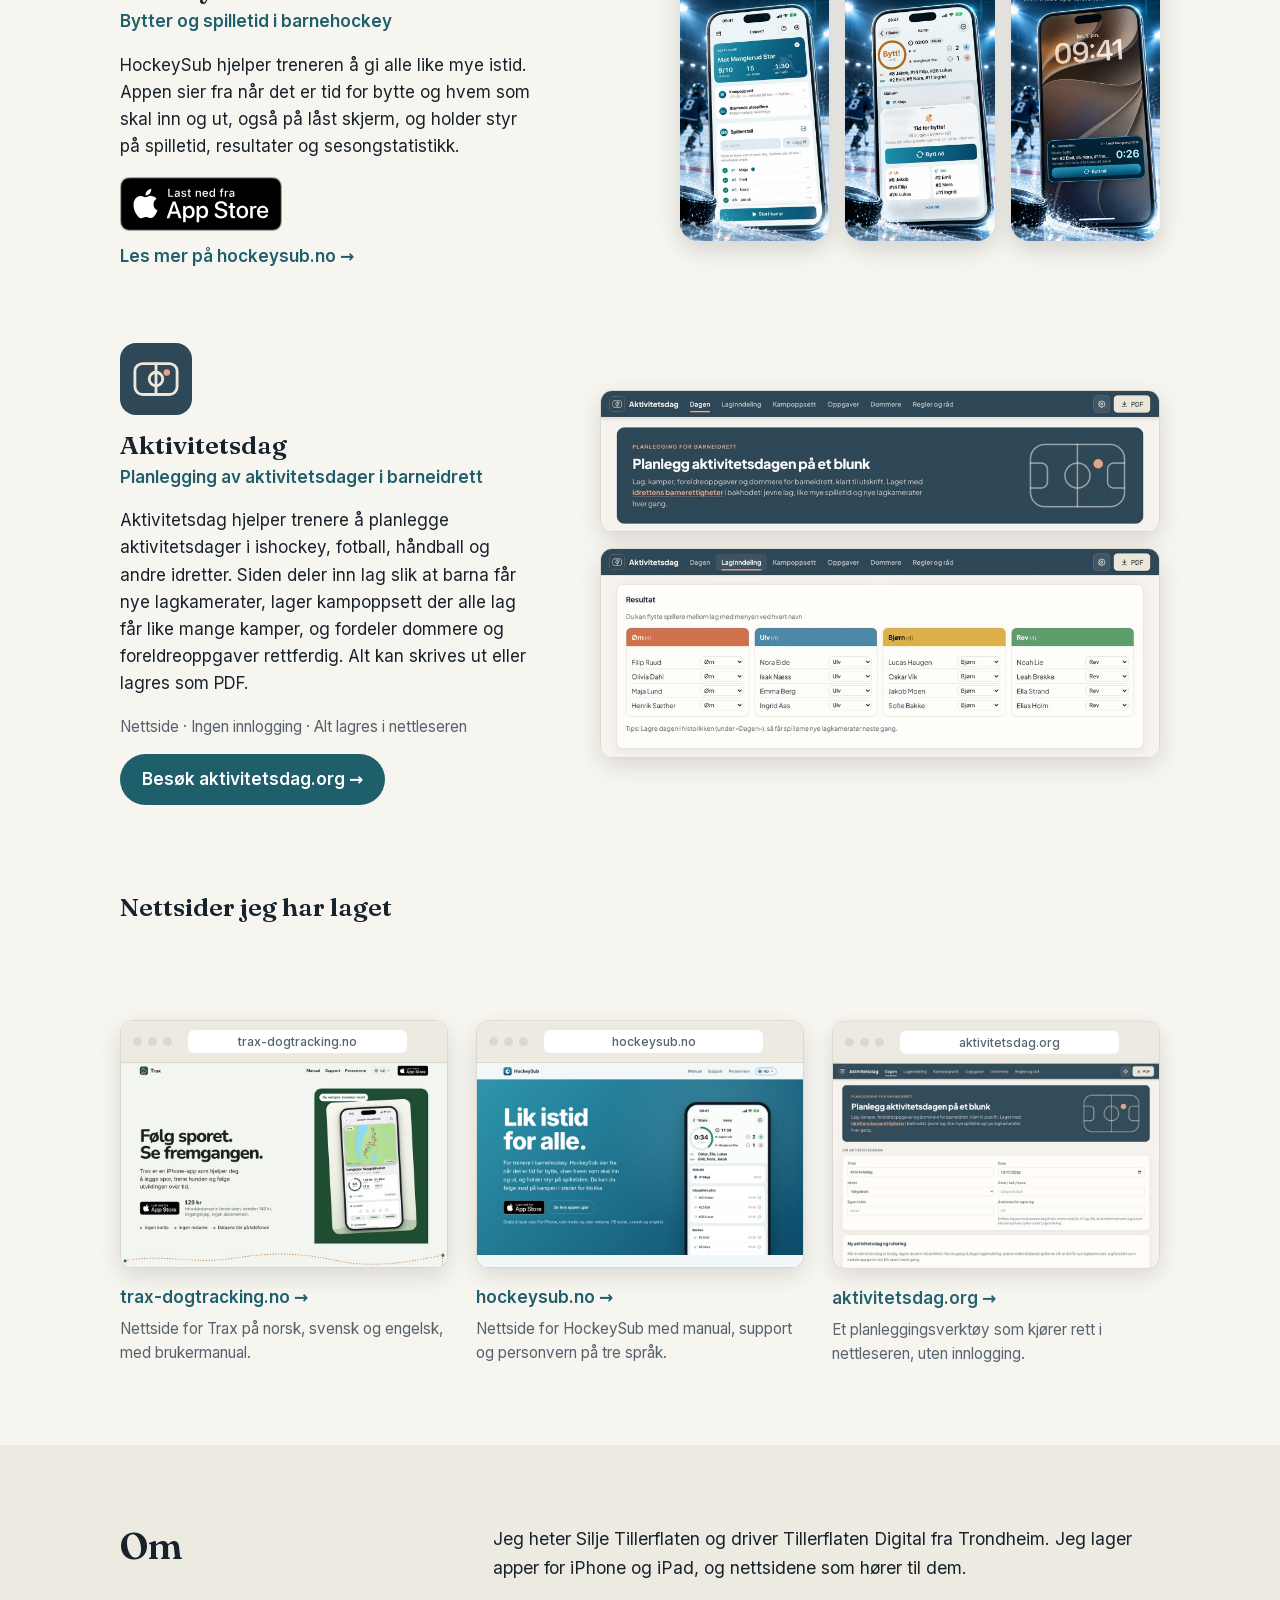
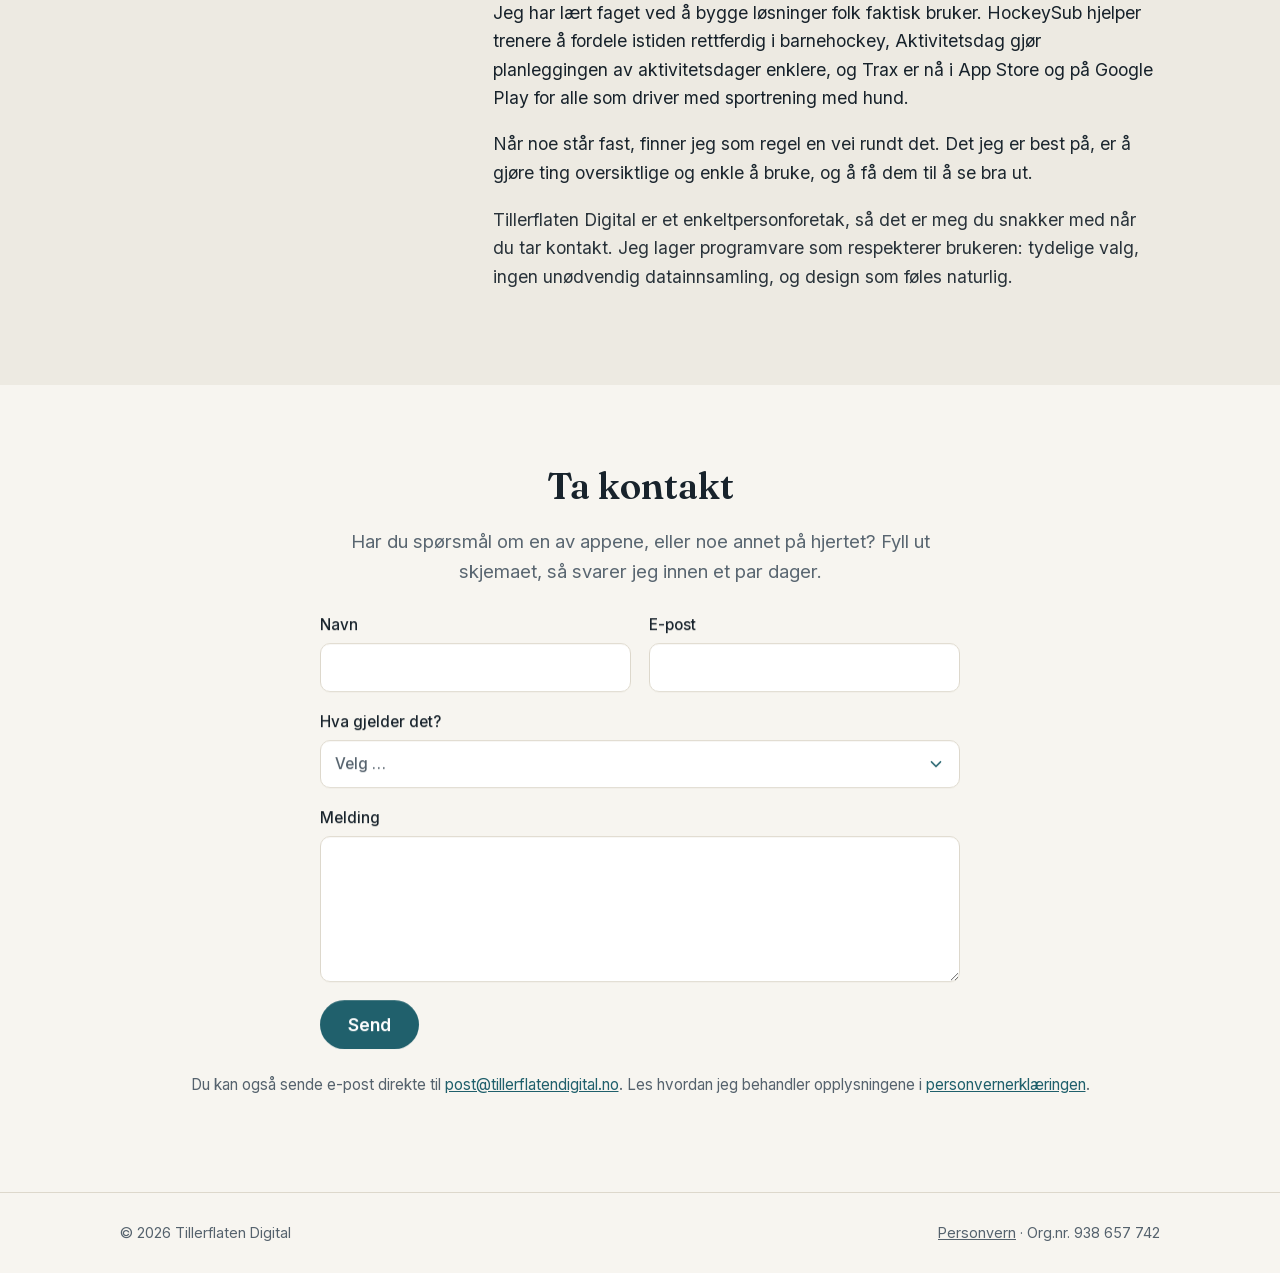
==== commit d1b2f4b4: "Google Play-badge for Trax ved siden av App Store Trax er ute på Android. Bruker samme offisielle Go" ====
--- a/site/index.html
+++ b/site/index.html
@@ -16,7 +16,7 @@
   <link rel="alternate" hreflang="x-default" href="https://tillerflatendigital.no/">
   <link rel="preload" href="fonts/inter-latin.woff2" as="font" type="font/woff2" crossorigin>
   <link rel="preload" href="fonts/fraunces-latin.woff2" as="font" type="font/woff2" crossorigin>
-  <link rel="stylesheet" href="styles.css?v=13">
+  <link rel="stylesheet" href="styles.css?v=14">
   <script>
     // Skjul innhold som skal animeres inn, men bare hvis brukeren ikke har bedt om redusert bevegelse.
     if (!matchMedia('(prefers-reduced-motion: reduce)').matches) {
@@ -87,6 +87,7 @@
             <p class="app-meta">Engangskjøp · Ingen konto · Ingen kjøp i appen</p>
             <div class="app-links">
               <a class="store-badge" href="https://apps.apple.com/no/app/id6758005408"><img src="img/app-store-no.svg" alt="Last ned Trax fra App Store" width="162" height="54"></a>
+              <a class="store-badge" href="https://play.google.com/store/apps/details?id=tillerflatendigital.trax.android"><img src="img/google-play-no.svg" alt="Last ned Trax fra Google Play" width="182" height="54"></a>
               <a class="app-site" href="https://trax-dogtracking.no/">Les mer på trax-dogtracking.no →</a>
             </div>
           </div>
@@ -179,7 +180,7 @@
             Jeg heter Silje Tillerflaten og driver Tillerflaten Digital fra Trondheim. Jeg lager apper for iPhone og iPad, og nettsidene som hører til dem.
           </p>
           <p>
-            Jeg har lært faget ved å bygge løsninger folk faktisk bruker. HockeySub hjelper trenere å fordele istiden rettferdig i barnehockey, Aktivitetsdag gjør planleggingen av aktivitetsdager enklere, og Trax er nå i App Store for alle som driver med sportrening med hund.
+            Jeg har lært faget ved å bygge løsninger folk faktisk bruker. HockeySub hjelper trenere å fordele istiden rettferdig i barnehockey, Aktivitetsdag gjør planleggingen av aktivitetsdager enklere, og Trax er nå i App Store og på Google Play for alle som driver med sportrening med hund.
           </p>
           <p>
             Når noe står fast, finner jeg som regel en vei rundt det. Det jeg er best på, er å gjøre ting oversiktlige og enkle å bruke, og å få dem til å se bra ut.
--- a/site/styles.css
+++ b/site/styles.css
@@ -328,6 +328,7 @@
 .store-badge:hover { transform: translateY(-1px); }
 .store-badge:focus-visible { outline: 2px solid var(--accent, currentColor); outline-offset: 3px; }
 .store-badge img { height: 54px; width: auto; display: block; }
+@media (max-width: 640px) { .store-badge img { height: 46px; } }
 .app .btn-primary { background: var(--accent); color: var(--on-accent); }
 .app .btn-primary:hover { background: var(--accent-hover); }
 
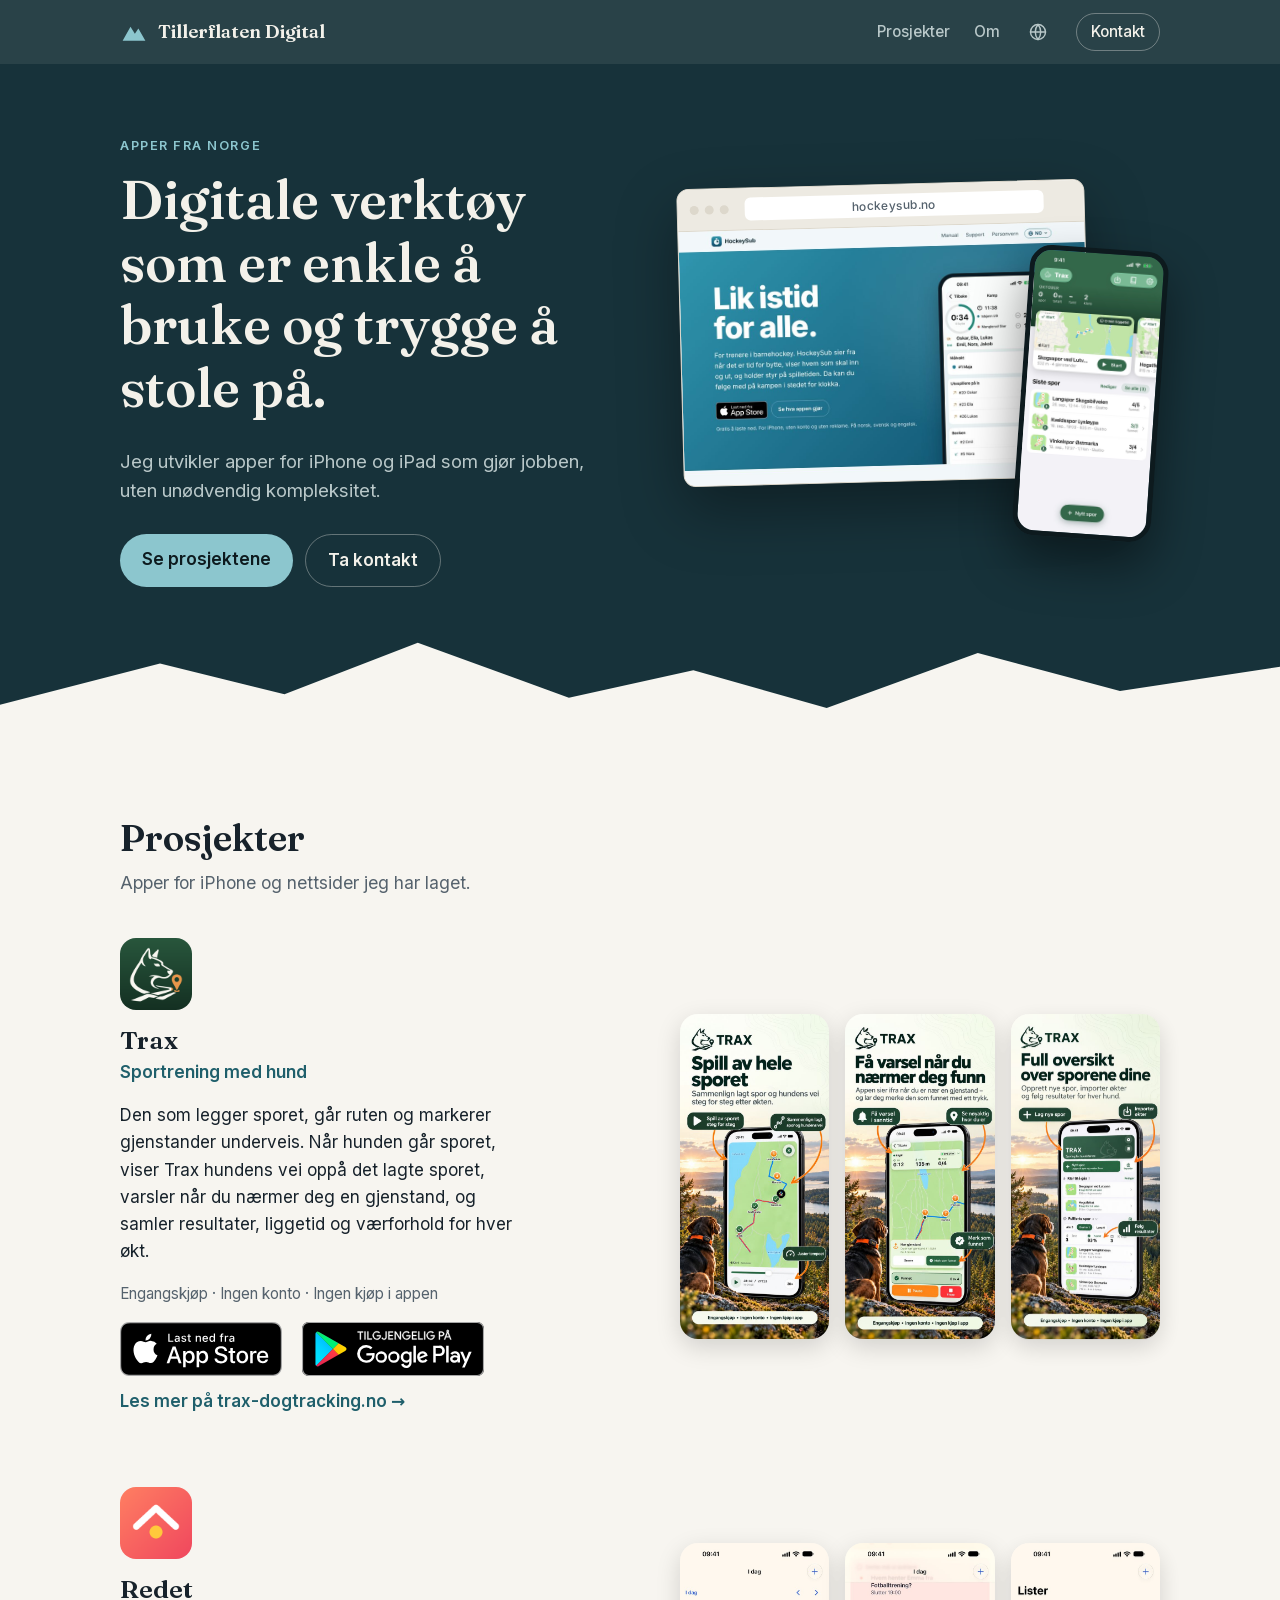
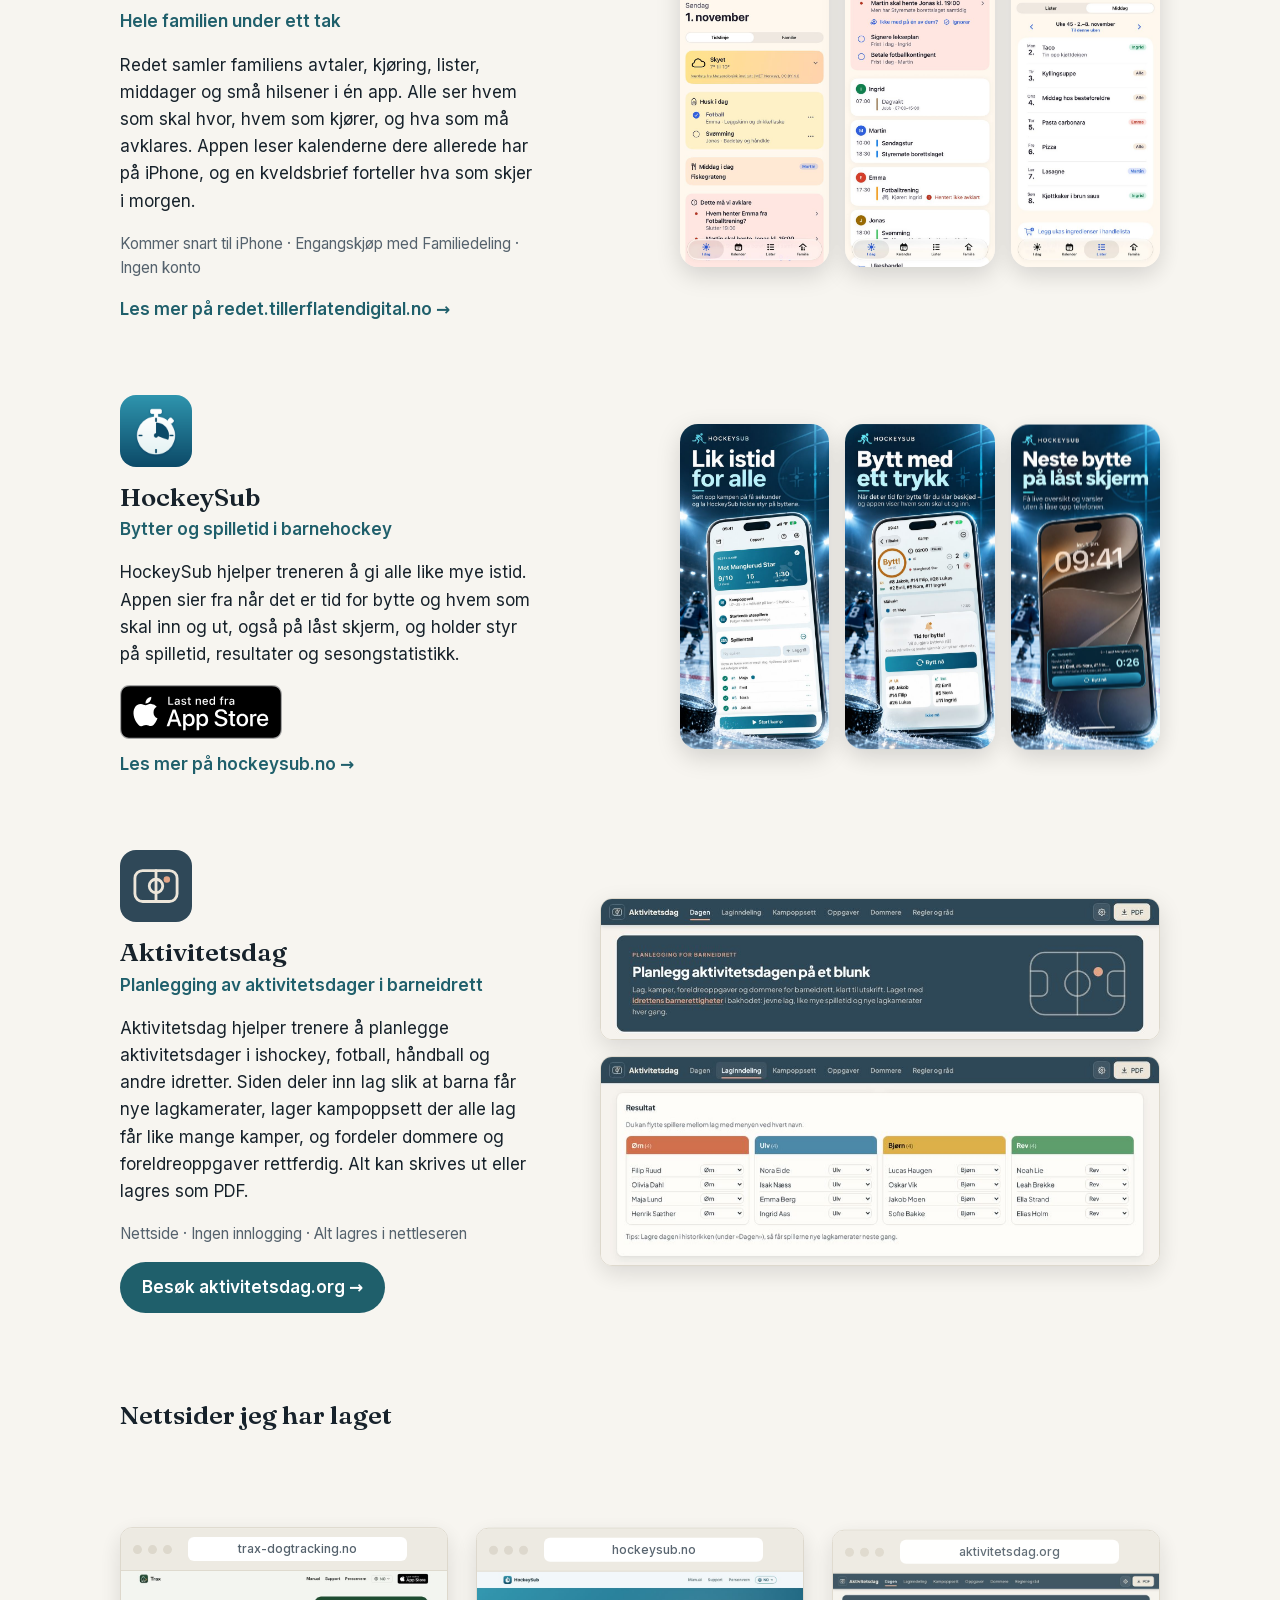
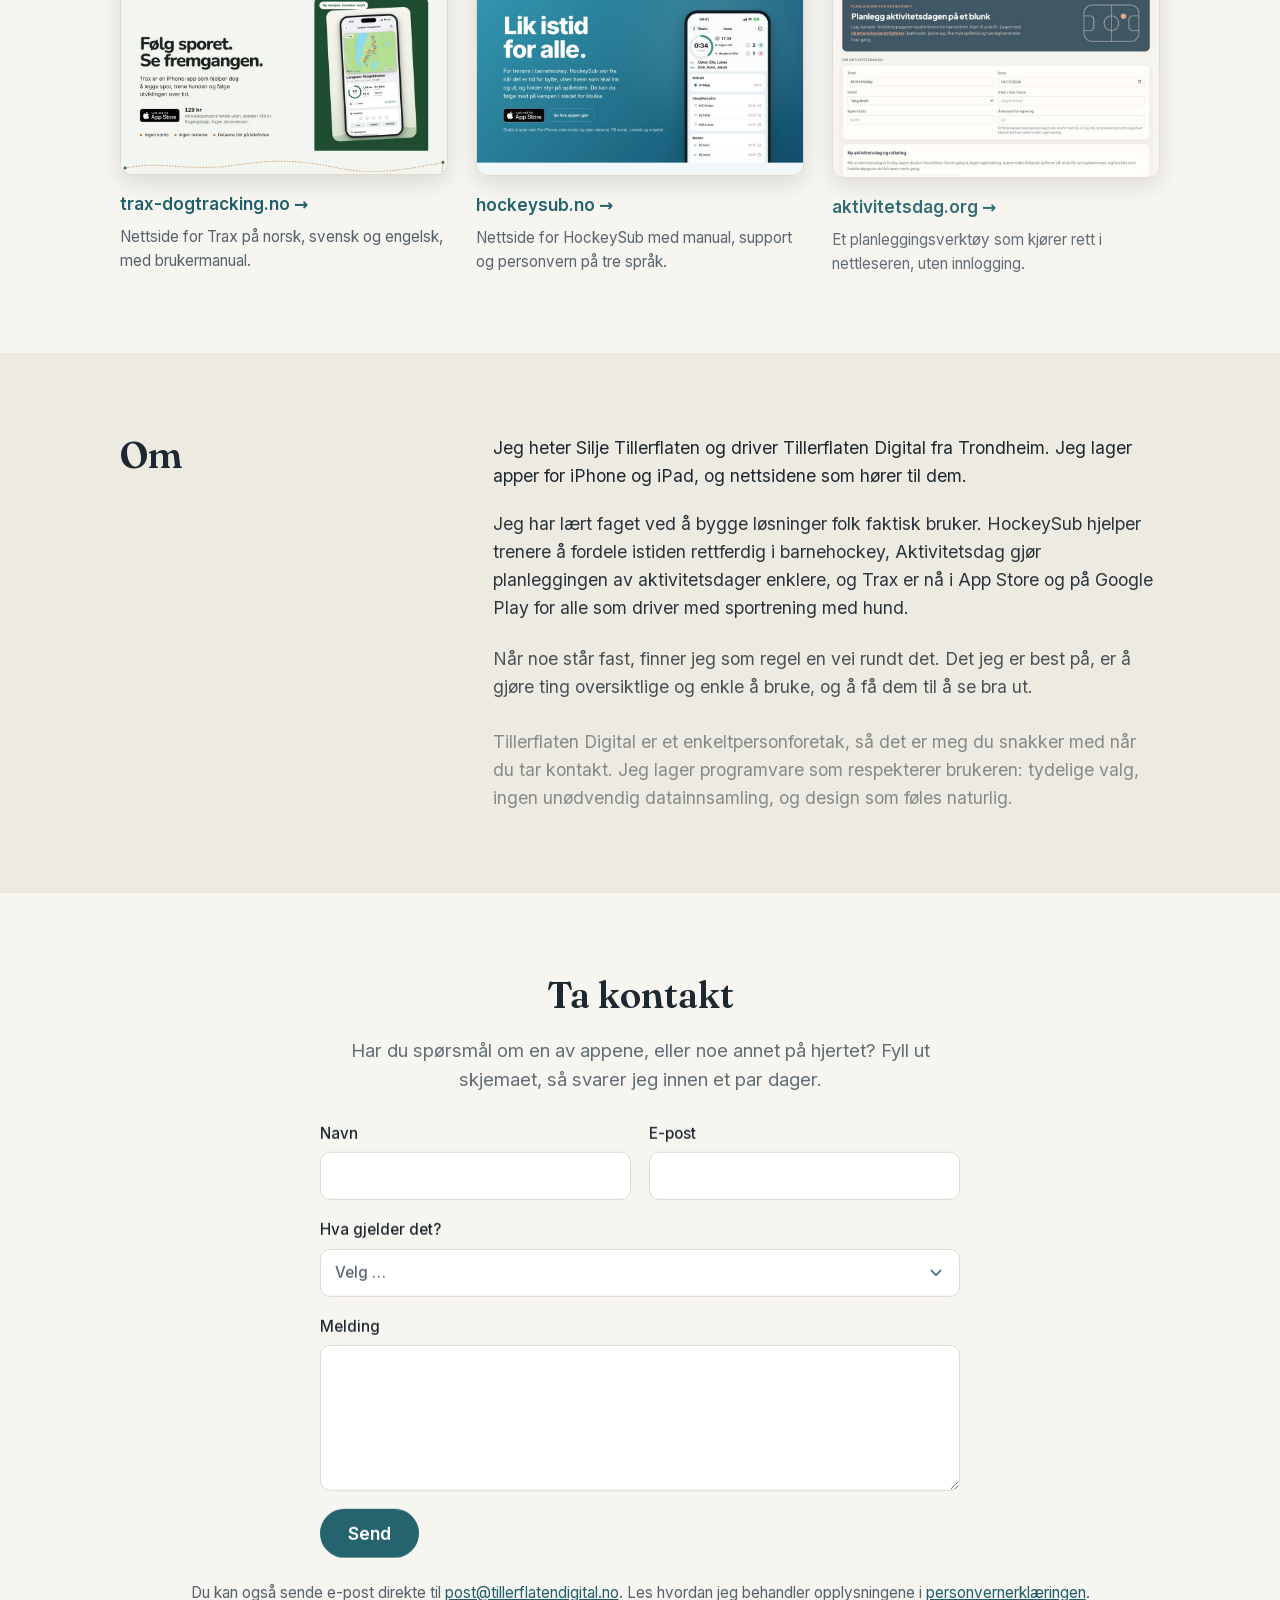
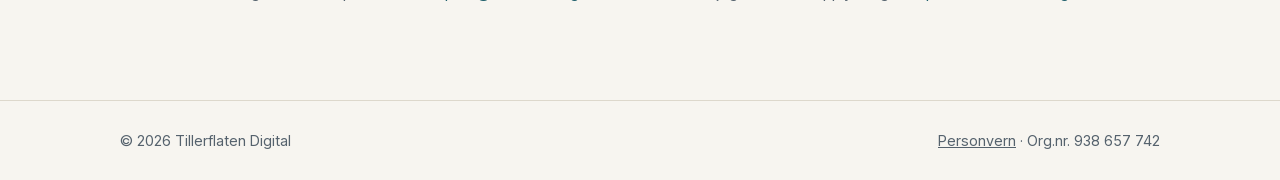
==== commit c244b609: "Legg Redet inn blant prosjektene på nettsiden Redet står etter Trax på norsk og engelsk side, med ik" ====
--- a/site/index.html
+++ b/site/index.html
@@ -100,6 +100,28 @@
 
         <article class="app">
           <div class="app-info">
+            <img class="app-icon" src="img/redet-ikon.png" alt="" width="96" height="96">
+            <h3>Redet</h3>
+            <p class="app-tagline">Hele familien under ett tak</p>
+            <p>
+              Redet samler familiens avtaler, kjøring, lister, middager og små hilsener i én app.
+              Alle ser hvem som skal hvor, hvem som kjører, og hva som må avklares. Appen leser
+              kalenderne dere allerede har på iPhone, og en kveldsbrief forteller hva som skjer i morgen.
+            </p>
+            <p class="app-meta">Kommer snart til iPhone · Engangskjøp med Familiedeling · Ingen konto</p>
+            <div class="app-links">
+              <a class="app-site" href="https://redet.tillerflatendigital.no/">Les mer på redet.tillerflatendigital.no →</a>
+            </div>
+          </div>
+          <div class="shots">
+            <img src="img/redet-1.jpg" alt="I dag i Redet med vær, Husk og dagens middag" width="540" height="1173" loading="lazy">
+            <img src="img/redet-2.jpg" alt="Redet viser hva familien må avklare og hvem som kjører" width="540" height="1173" loading="lazy">
+            <img src="img/redet-3.jpg" alt="Ukens middagsplan i Redet" width="540" height="1173" loading="lazy">
+          </div>
+        </article>
+
+        <article class="app">
+          <div class="app-info">
             <img class="app-icon" src="img/hockeysub-ikon.png" alt="" width="96" height="96">
             <h3>HockeySub</h3>
             <p class="app-tagline">Bytter og spilletid i barnehockey</p>
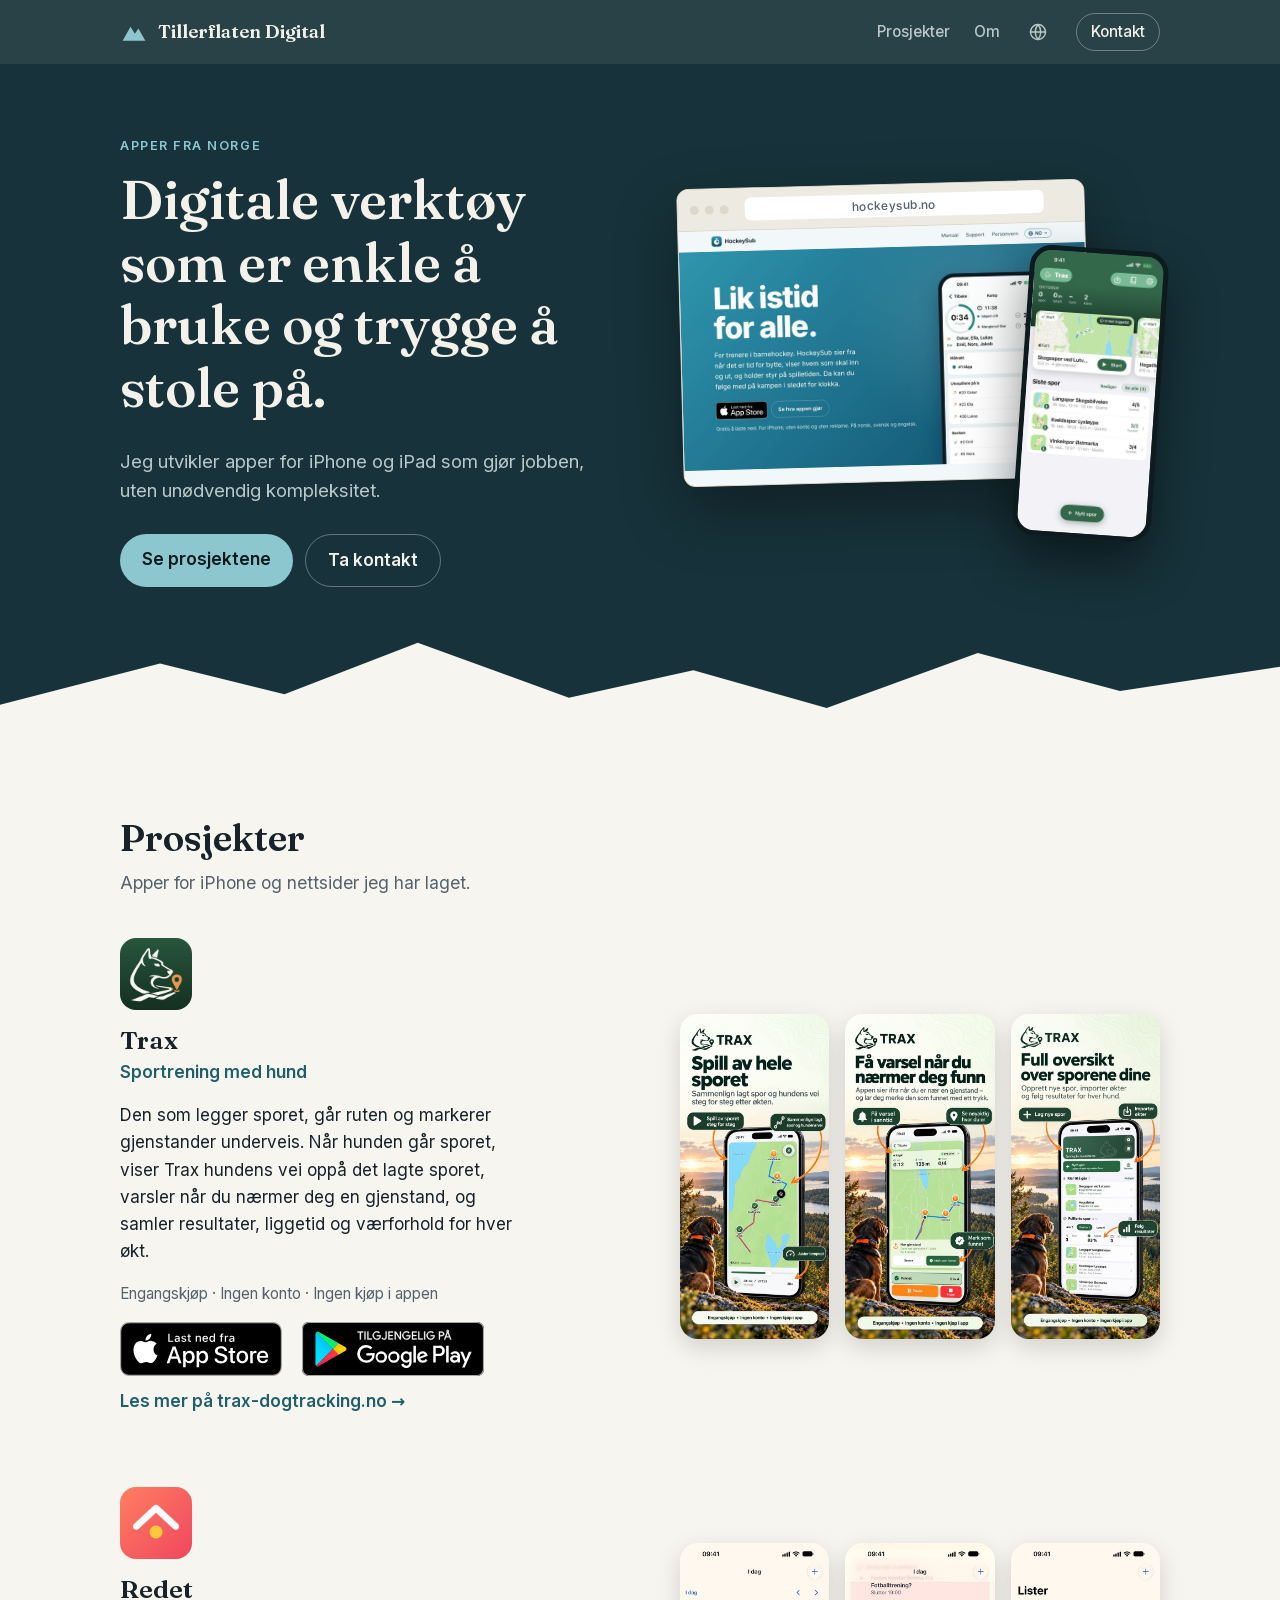
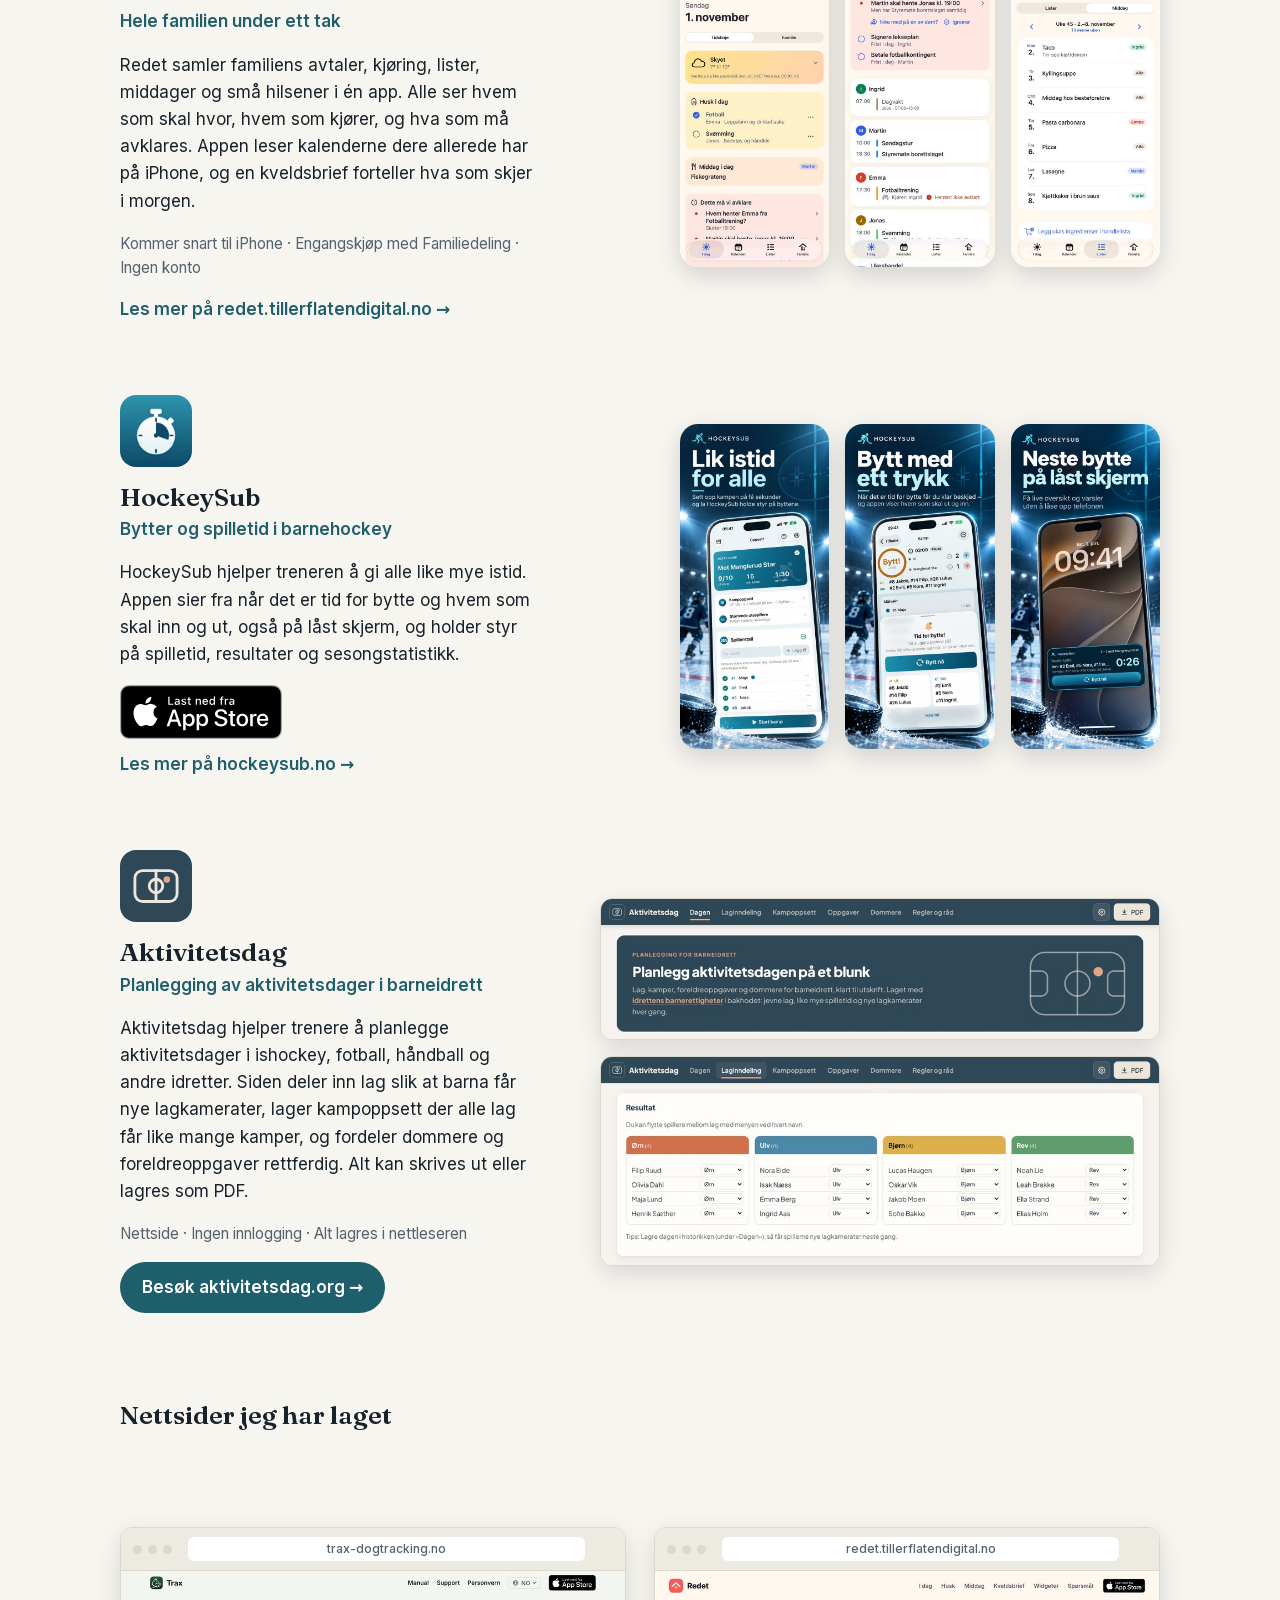
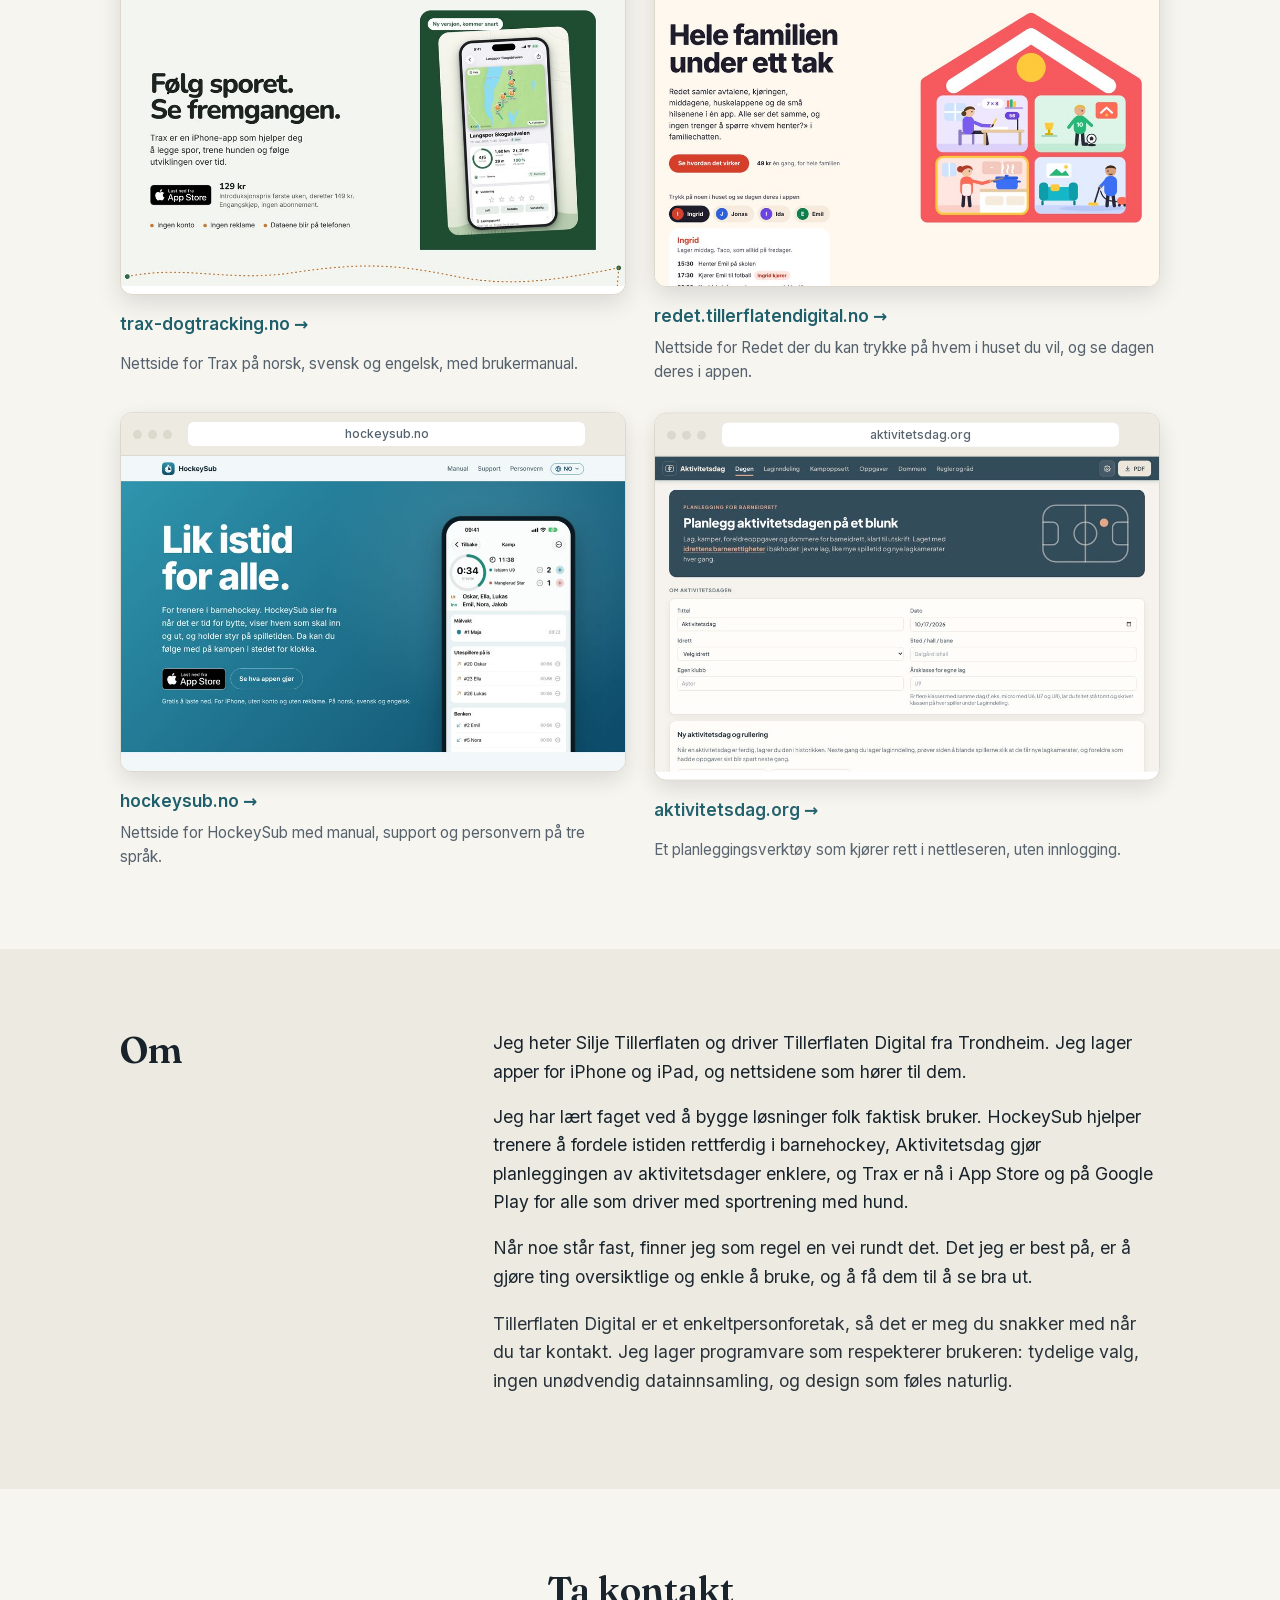
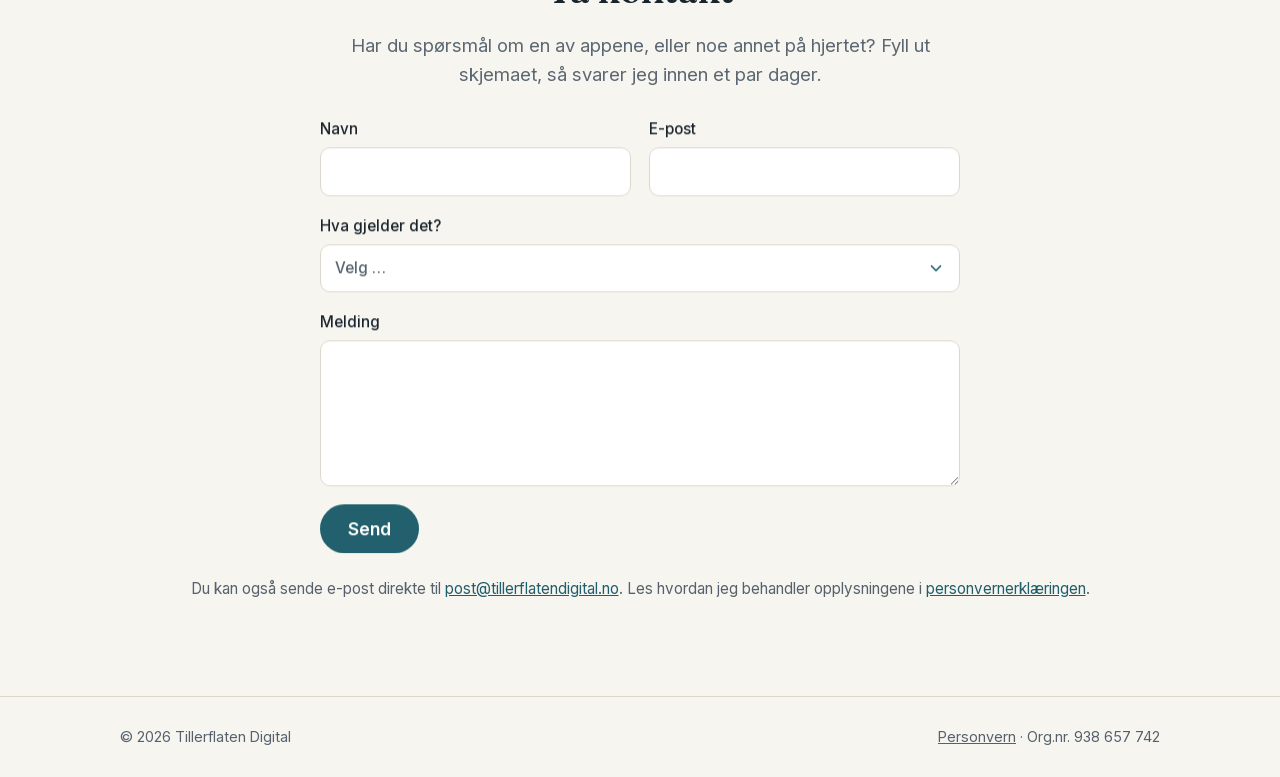
==== commit 093139f4: "Vis Redet-nettsiden blant nettsidene jeg har laget Nytt kort for redet.tillerflatendigital.no på nor" ====
--- a/site/index.html
+++ b/site/index.html
@@ -16,7 +16,7 @@
   <link rel="alternate" hreflang="x-default" href="https://tillerflatendigital.no/">
   <link rel="preload" href="fonts/inter-latin.woff2" as="font" type="font/woff2" crossorigin>
   <link rel="preload" href="fonts/fraunces-latin.woff2" as="font" type="font/woff2" crossorigin>
-  <link rel="stylesheet" href="styles.css?v=14">
+  <link rel="stylesheet" href="styles.css?v=15">
   <script>
     // Skjul innhold som skal animeres inn, men bare hvis brukeren ikke har bedt om redusert bevegelse.
     if (!matchMedia('(prefers-reduced-motion: reduce)').matches) {
@@ -173,6 +173,14 @@
             <span class="site-name">trax-dogtracking.no →</span>
             <span class="site-desc">Nettside for Trax på norsk, svensk og engelsk, med brukermanual.</span>
           </a>
+          <a class="site-card" href="https://redet.tillerflatendigital.no/">
+            <div class="browser">
+              <div class="browser-bar" aria-hidden="true"><span></span><span></span><span></span><b>redet.tillerflatendigital.no</b></div>
+              <img src="img/nettside-redet.jpg" alt="Forsiden til redet.tillerflatendigital.no" width="960" height="600" loading="lazy">
+            </div>
+            <span class="site-name">redet.tillerflatendigital.no →</span>
+            <span class="site-desc">Nettside for Redet der du kan trykke på hvem i huset du vil, og se dagen deres i appen.</span>
+          </a>
           <a class="site-card" href="https://hockeysub.no/">
             <div class="browser">
               <div class="browser-bar" aria-hidden="true"><span></span><span></span><span></span><b>hockeysub.no</b></div>
@@ -235,6 +243,7 @@
             <select name="Hva gjelder det?" required>
               <option value="">Velg …</option>
               <option>Trax</option>
+              <option>Redet</option>
               <option>HockeySub</option>
               <option>Aktivitetsdag</option>
               <option>Annet</option>
--- a/site/styles.css
+++ b/site/styles.css
@@ -232,7 +232,7 @@
 
 .cards {
   display: grid;
-  grid-template-columns: repeat(auto-fit, minmax(260px, 1fr));
+  grid-template-columns: repeat(auto-fit, minmax(min(100%, 400px), 1fr));
   gap: 20px;
   margin-top: 28px;
 }
@@ -550,7 +550,7 @@
 .sites .section-lead { margin: 0 0 28px; max-width: 60ch; }
 .site-grid {
   display: grid;
-  grid-template-columns: repeat(auto-fit, minmax(260px, 1fr));
+  grid-template-columns: repeat(auto-fit, minmax(min(100%, 400px), 1fr));
   gap: 28px;
 }
 .site-card {
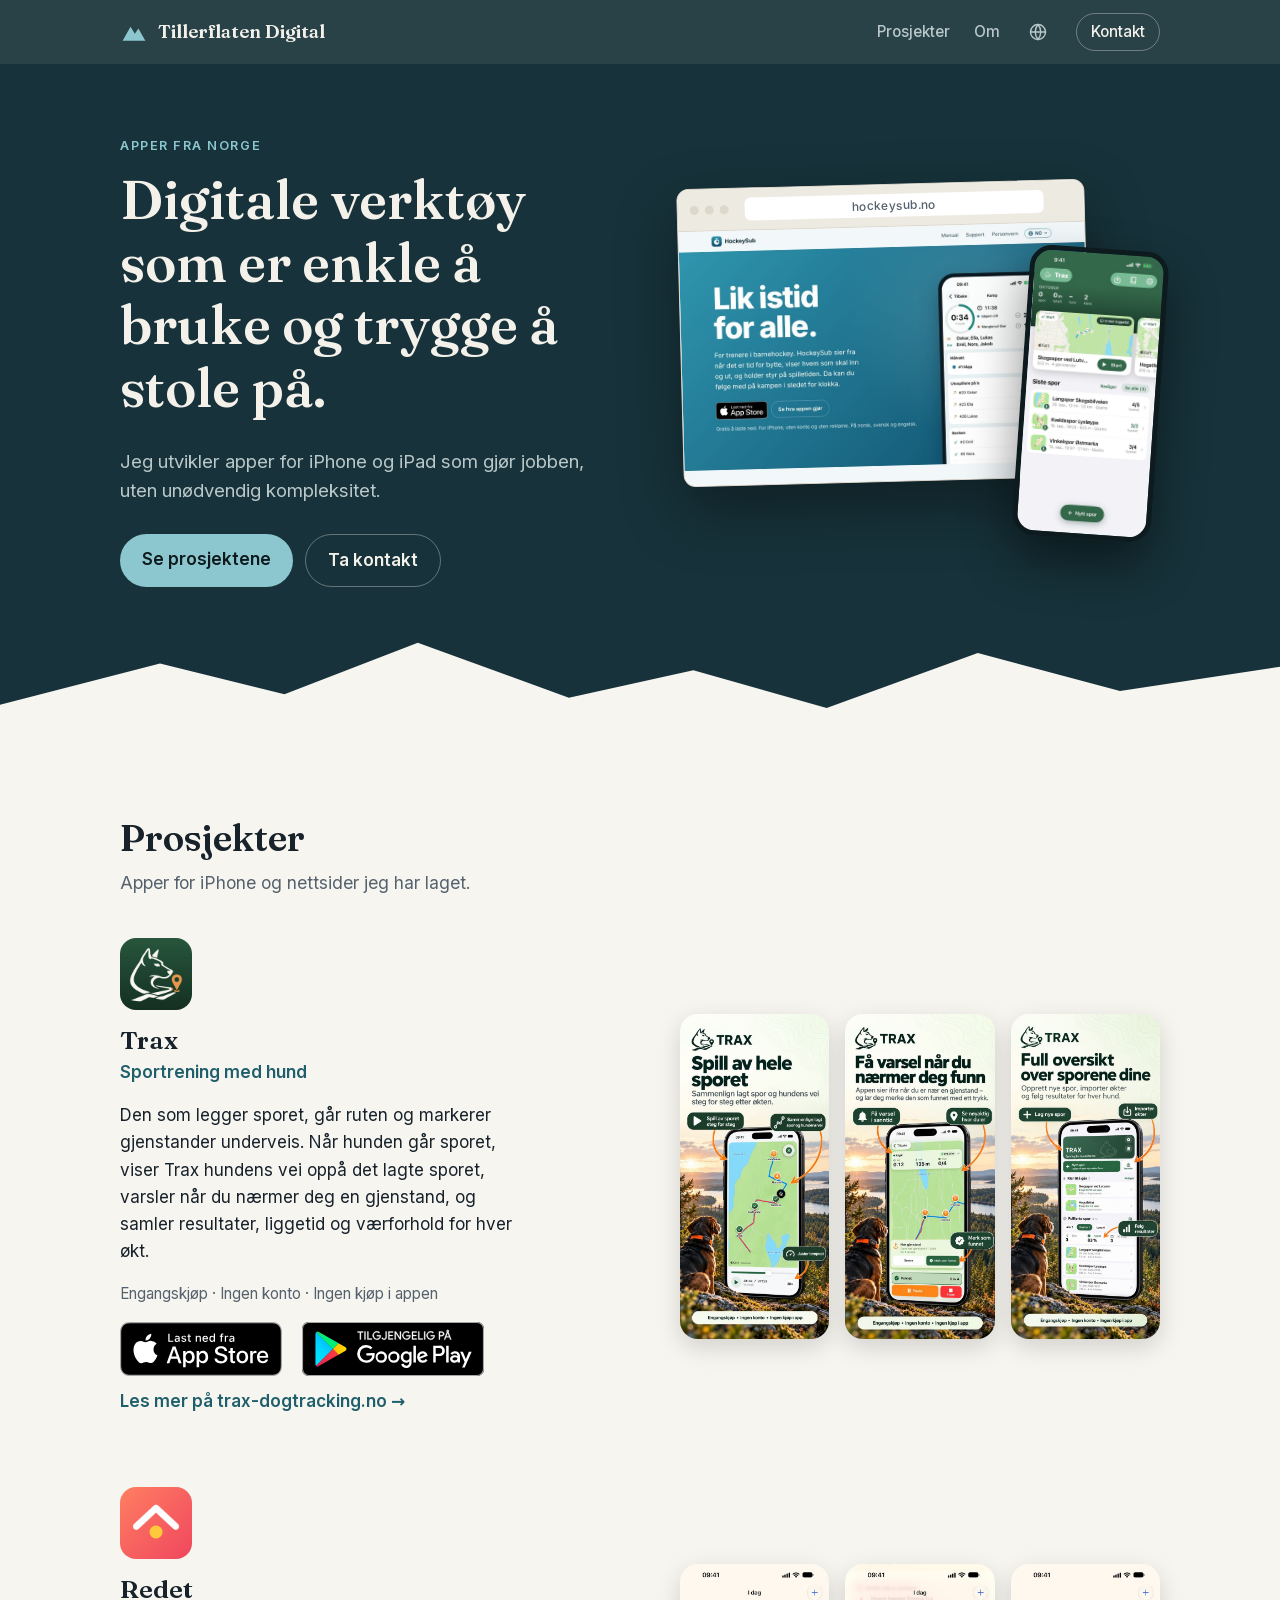
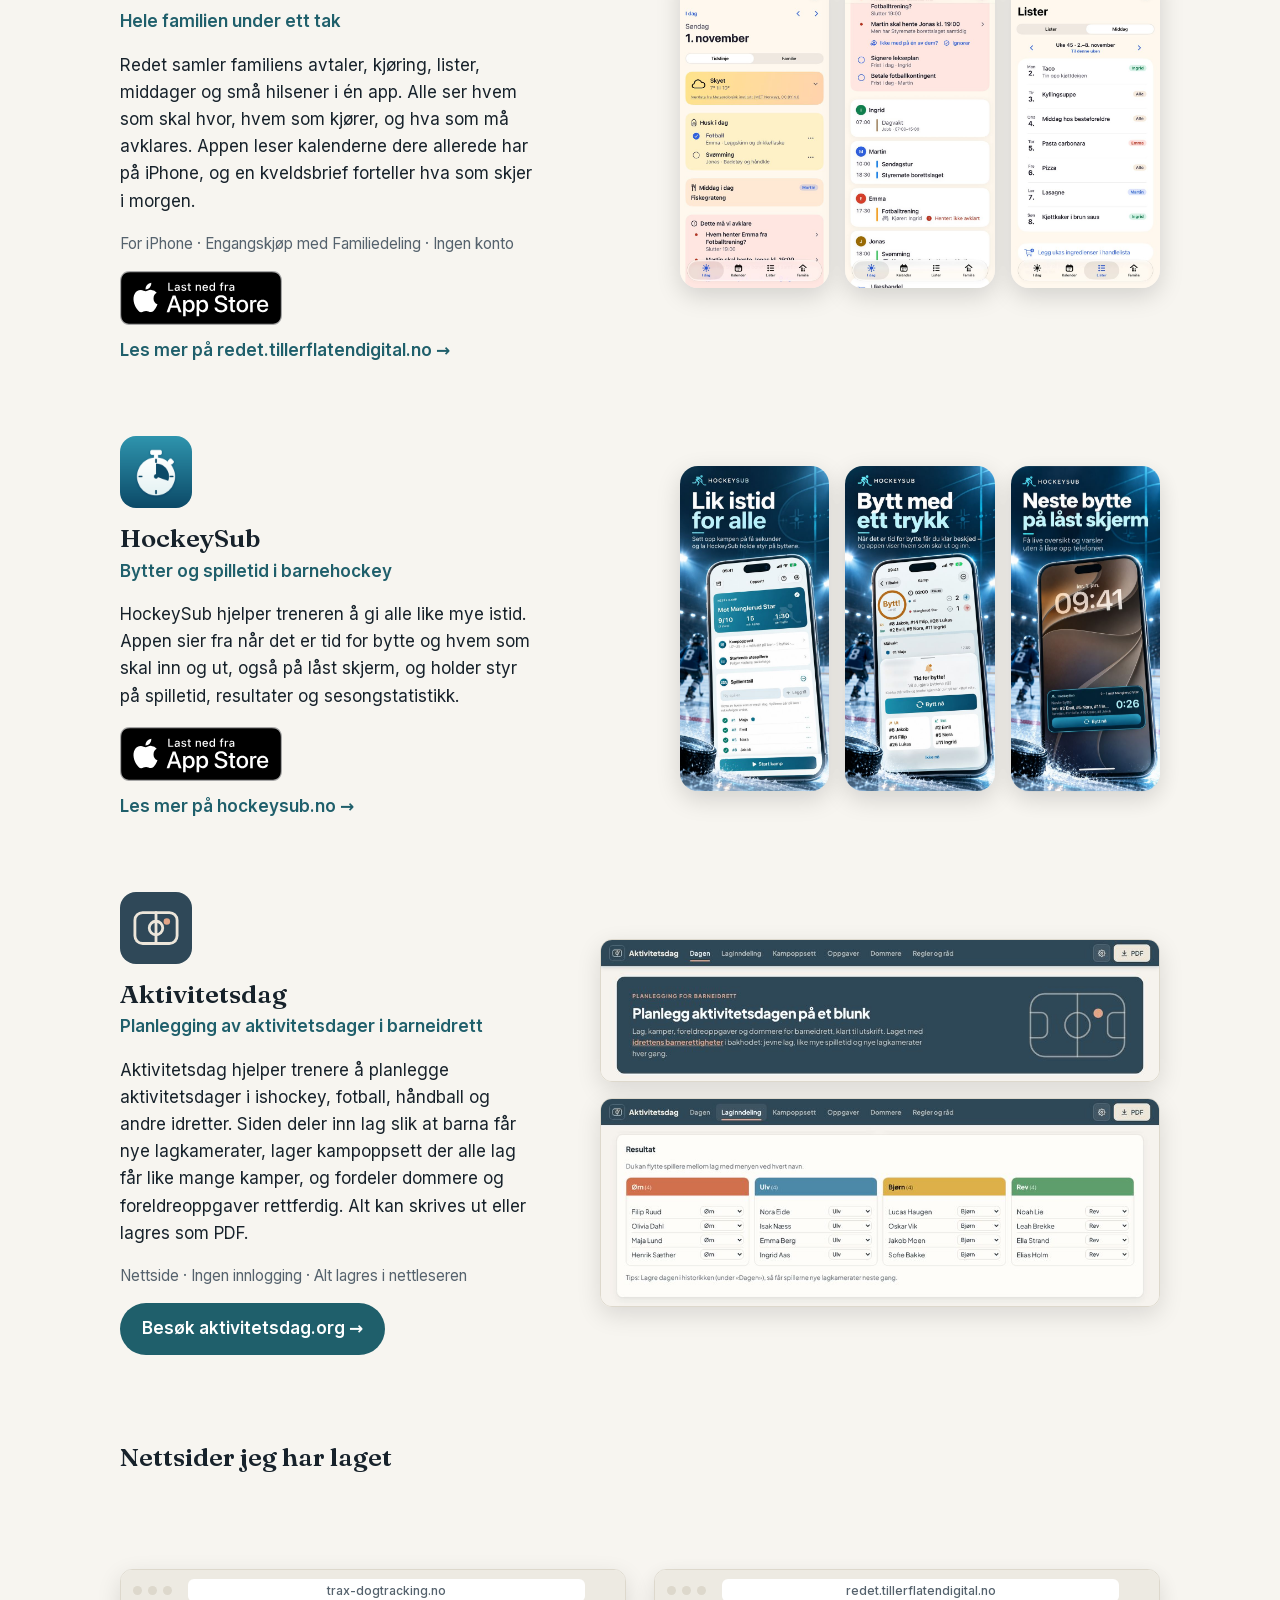
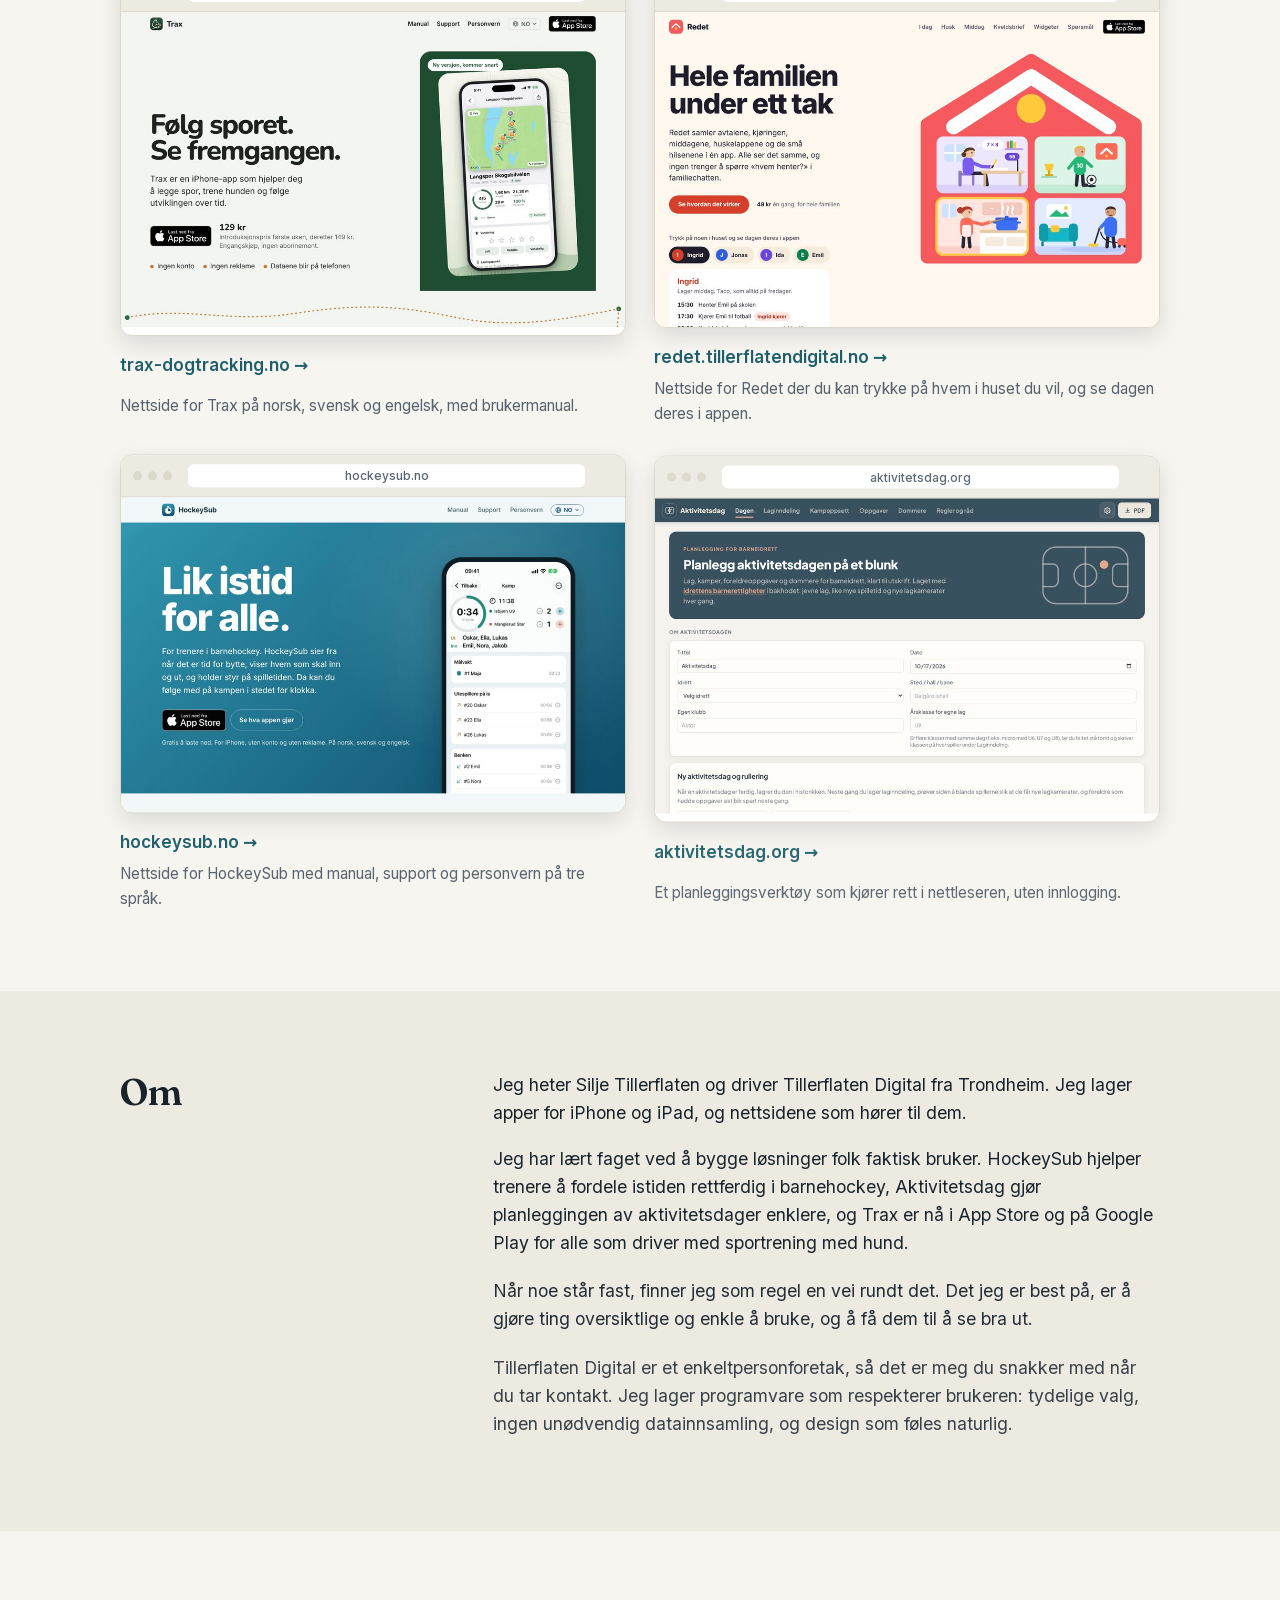
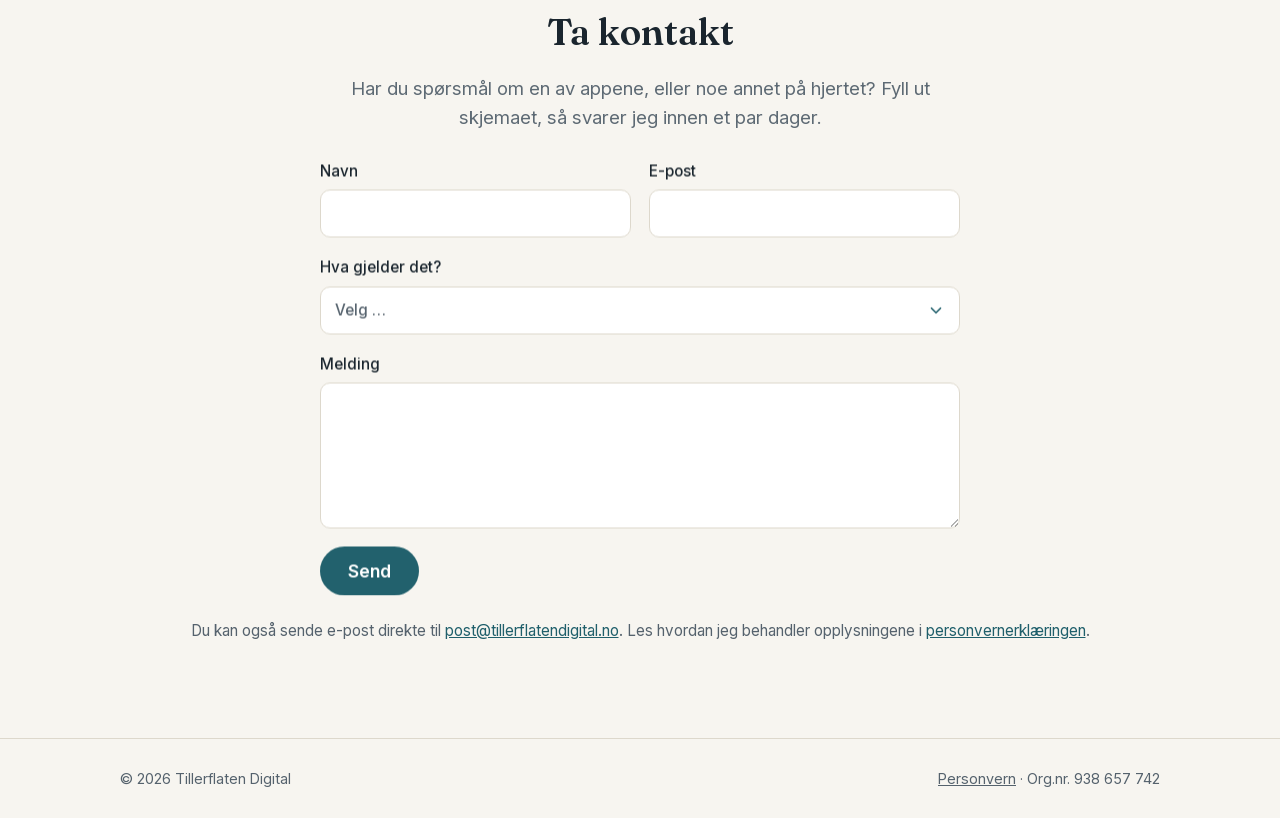
==== commit 242a7815: "Legg til App Store-badge for Redet Redet er publisert i App Store. Erstatter «Kommer snart» med nors" ====
--- a/site/index.html
+++ b/site/index.html
@@ -108,8 +108,9 @@
               Alle ser hvem som skal hvor, hvem som kjører, og hva som må avklares. Appen leser
               kalenderne dere allerede har på iPhone, og en kveldsbrief forteller hva som skjer i morgen.
             </p>
-            <p class="app-meta">Kommer snart til iPhone · Engangskjøp med Familiedeling · Ingen konto</p>
-            <div class="app-links">
+            <p class="app-meta">For iPhone · Engangskjøp med Familiedeling · Ingen konto</p>
+            <div class="app-links">
+              <a class="store-badge" href="https://apps.apple.com/no/app/id6827096660"><img src="img/app-store-no.svg" alt="Last ned Redet fra App Store" width="162" height="54"></a>
               <a class="app-site" href="https://redet.tillerflatendigital.no/">Les mer på redet.tillerflatendigital.no →</a>
             </div>
           </div>
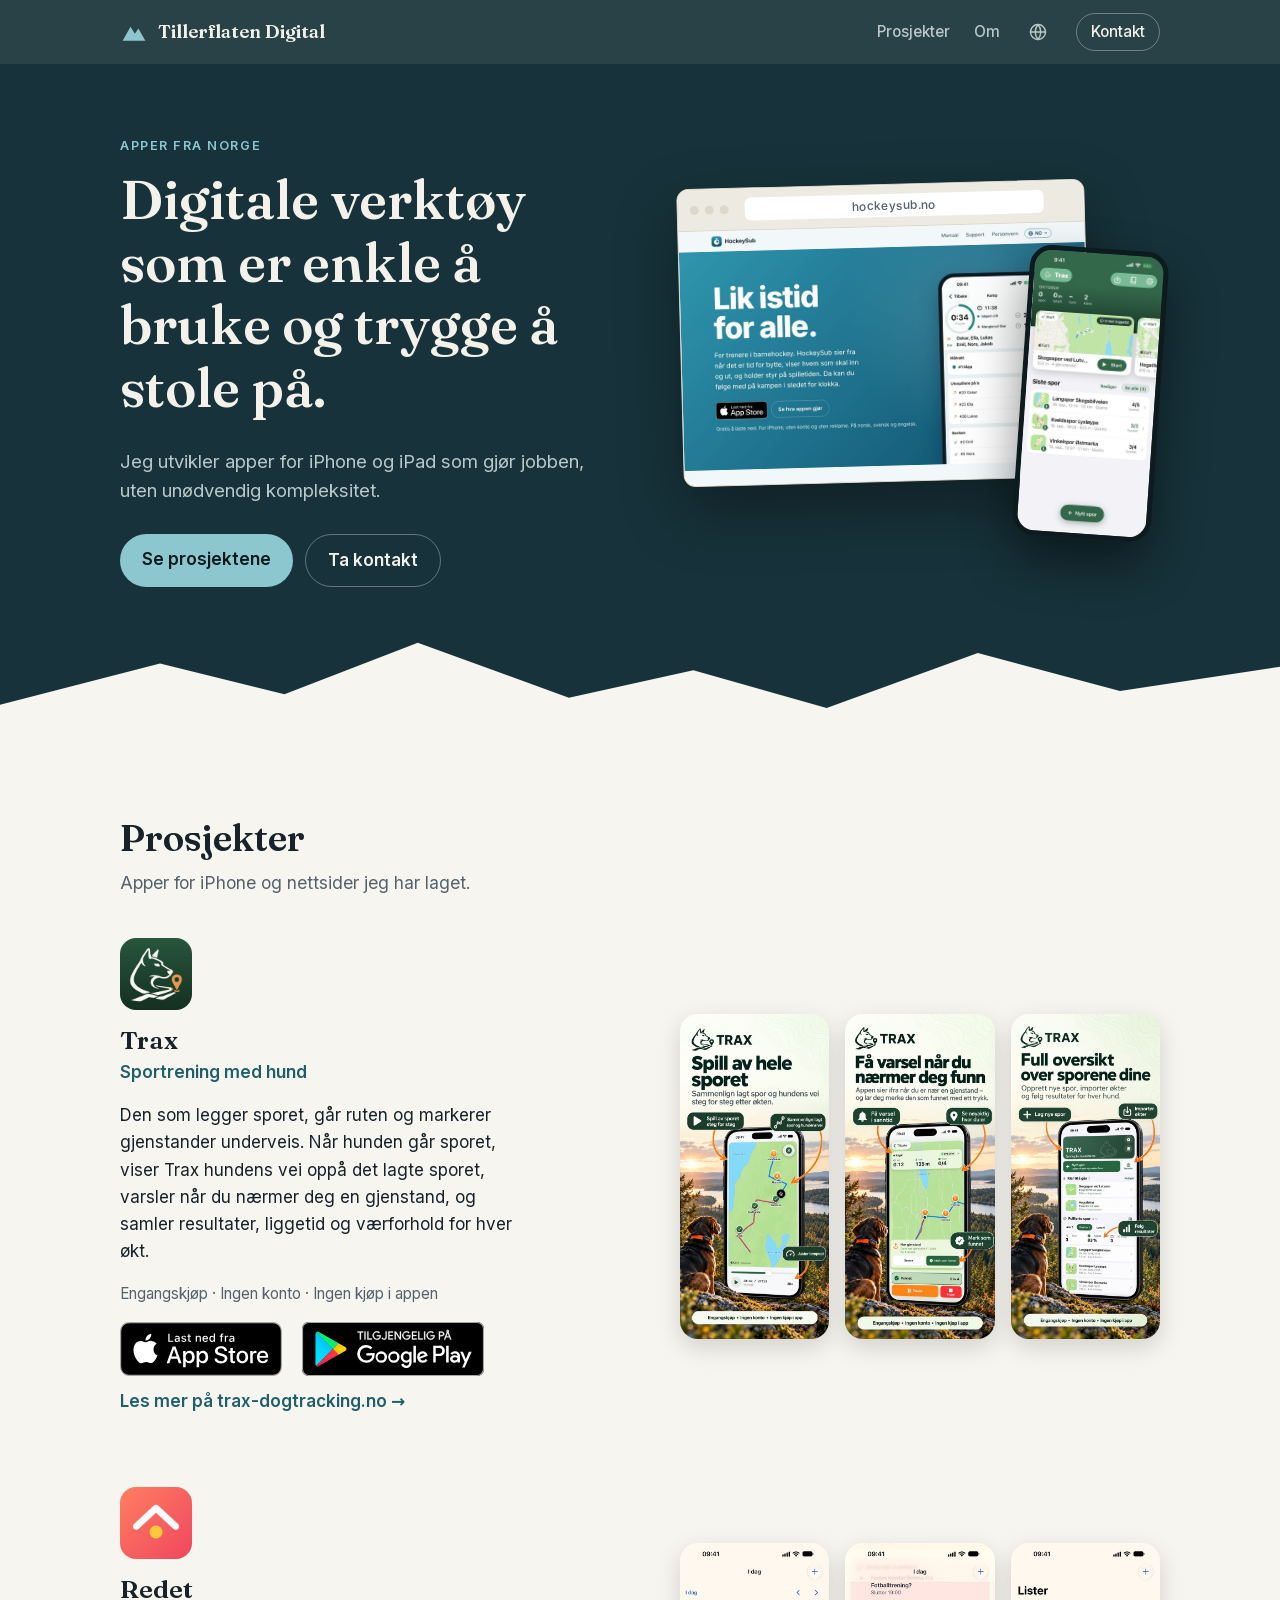
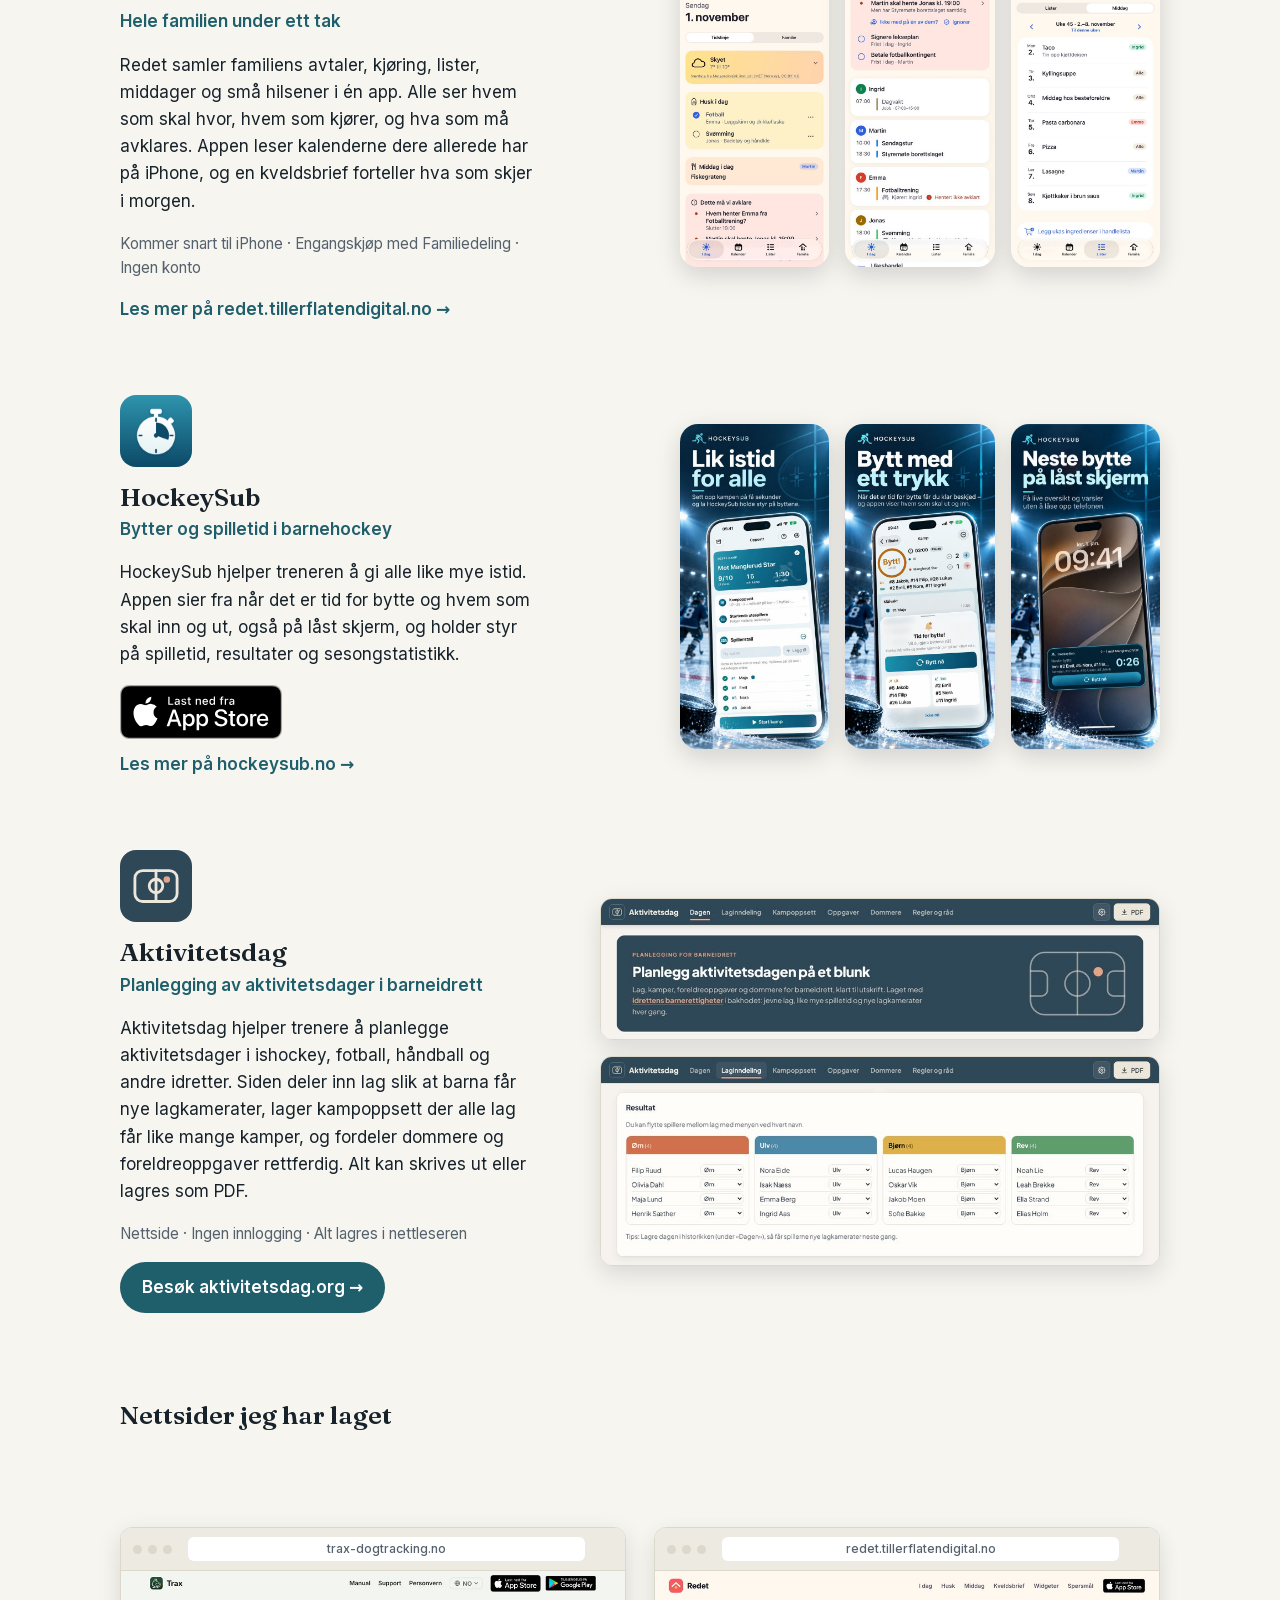
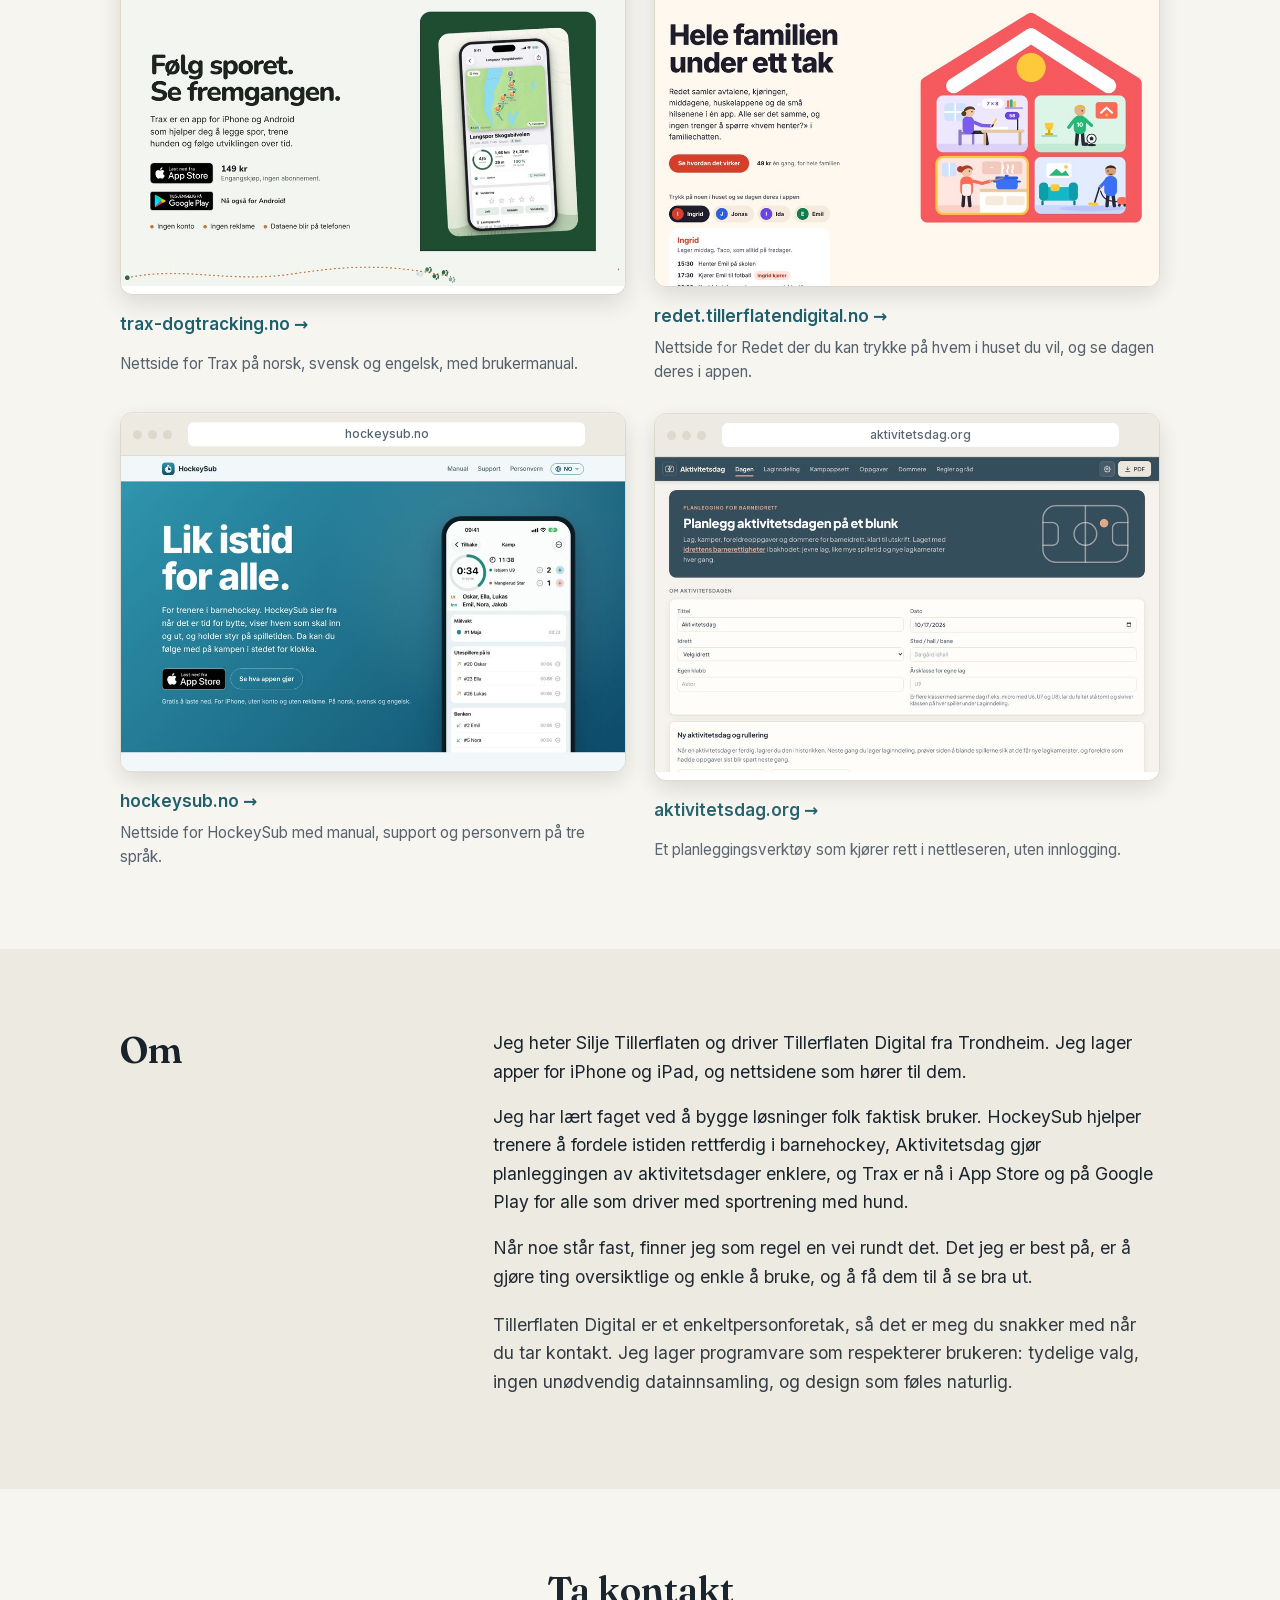
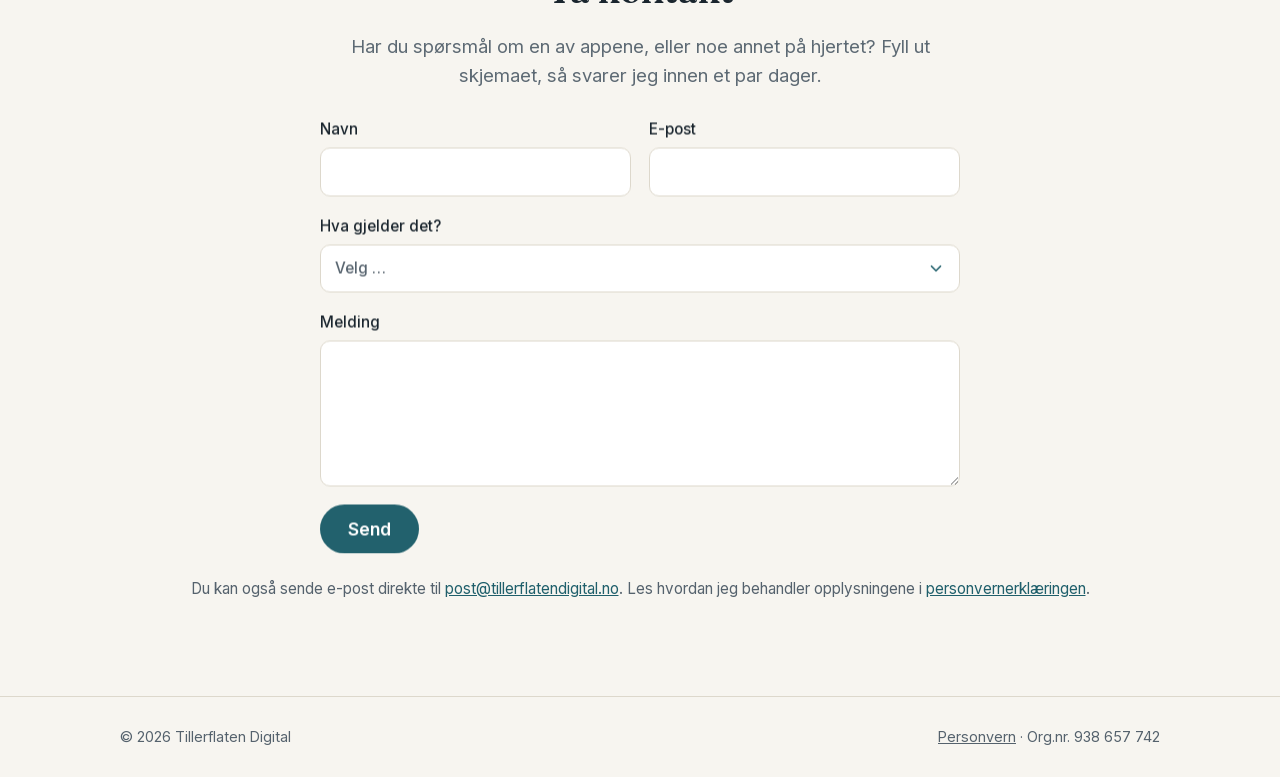
==== commit 38589072: "Nytt skjermbilde av trax-dogtracking.no med Google Play Trax-nettsiden viser nå at appen også finnes" ====
--- a/site/index.html
+++ b/site/index.html
@@ -108,9 +108,8 @@
               Alle ser hvem som skal hvor, hvem som kjører, og hva som må avklares. Appen leser
               kalenderne dere allerede har på iPhone, og en kveldsbrief forteller hva som skjer i morgen.
             </p>
-            <p class="app-meta">For iPhone · Engangskjøp med Familiedeling · Ingen konto</p>
-            <div class="app-links">
-              <a class="store-badge" href="https://apps.apple.com/no/app/id6827096660"><img src="img/app-store-no.svg" alt="Last ned Redet fra App Store" width="162" height="54"></a>
+            <p class="app-meta">Kommer snart til iPhone · Engangskjøp med Familiedeling · Ingen konto</p>
+            <div class="app-links">
               <a class="app-site" href="https://redet.tillerflatendigital.no/">Les mer på redet.tillerflatendigital.no →</a>
             </div>
           </div>
@@ -169,7 +168,7 @@
           <a class="site-card" href="https://trax-dogtracking.no/">
             <div class="browser">
               <div class="browser-bar" aria-hidden="true"><span></span><span></span><span></span><b>trax-dogtracking.no</b></div>
-              <img src="img/nettside-trax.jpg?v=3" alt="Forsiden til trax-dogtracking.no" width="960" height="600" loading="lazy">
+              <img src="img/nettside-trax.jpg?v=4" alt="Forsiden til trax-dogtracking.no" width="960" height="600" loading="lazy">
             </div>
             <span class="site-name">trax-dogtracking.no →</span>
             <span class="site-desc">Nettside for Trax på norsk, svensk og engelsk, med brukermanual.</span>
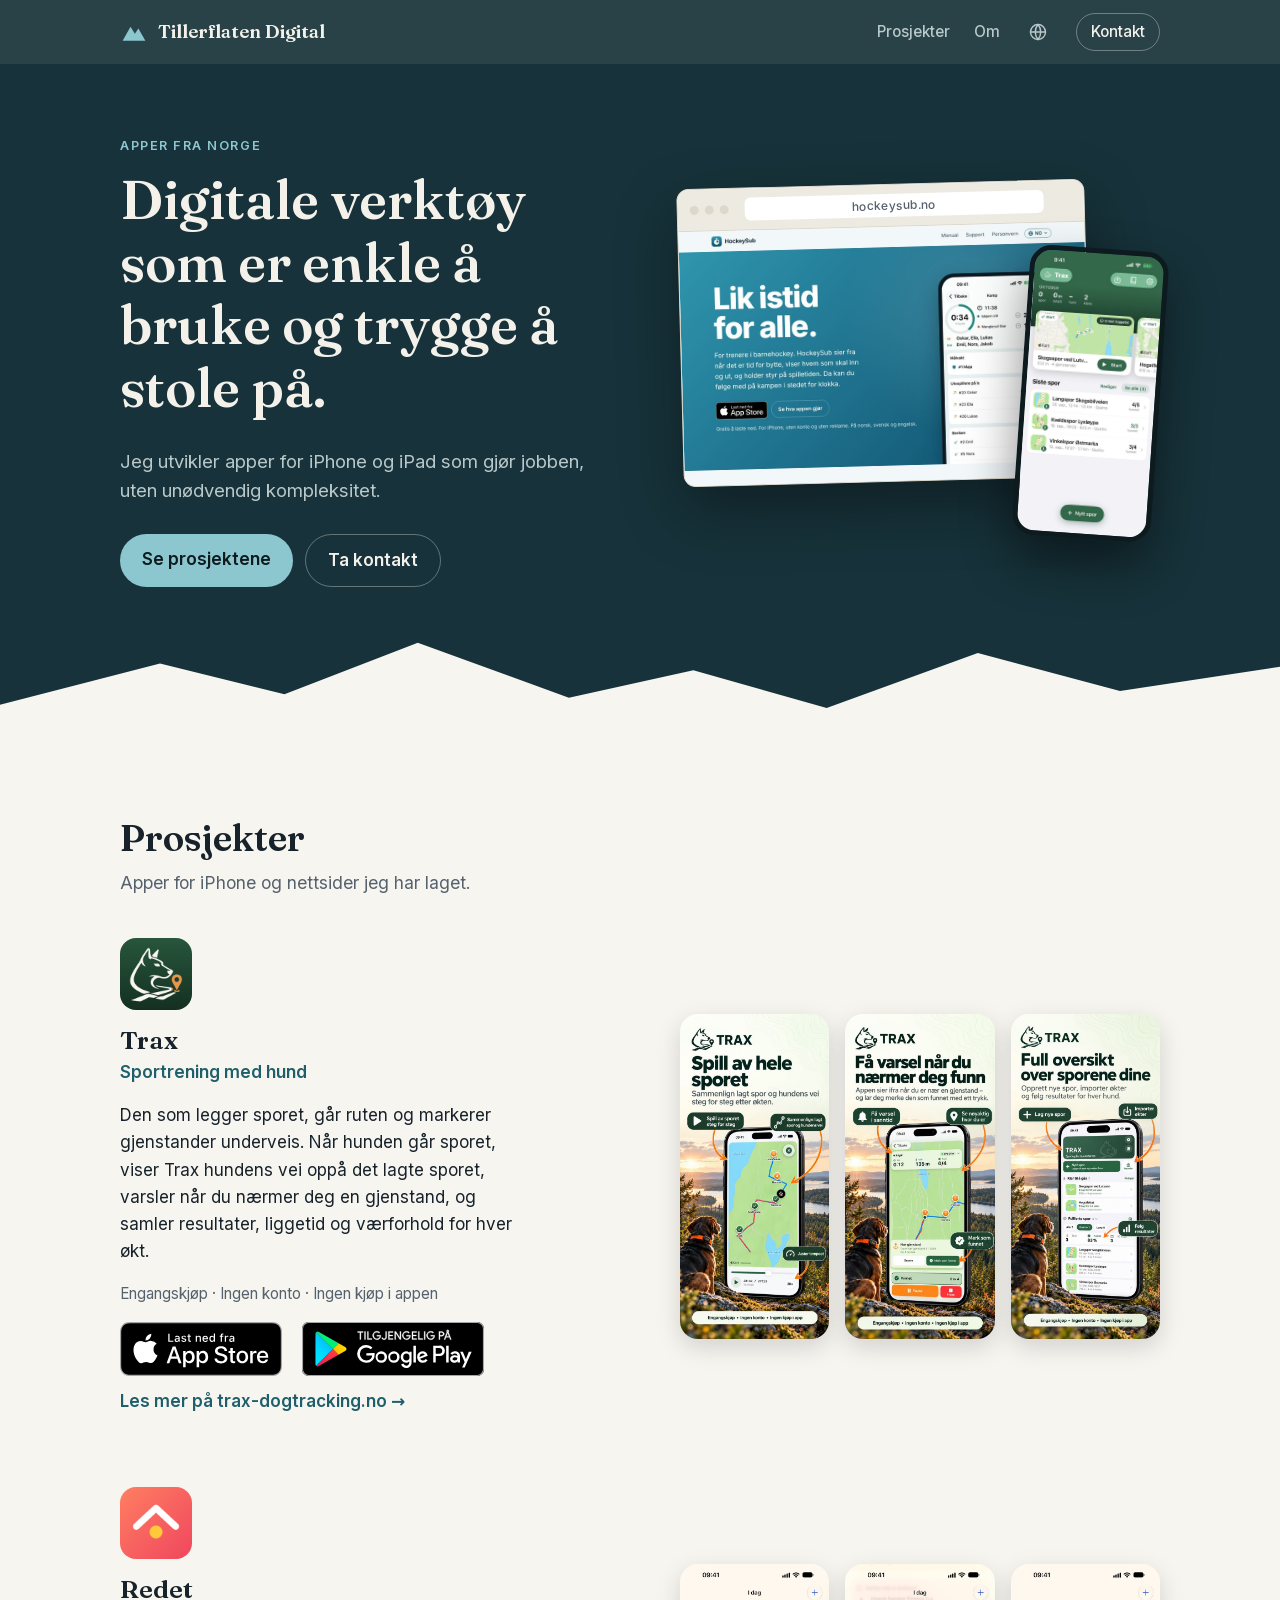
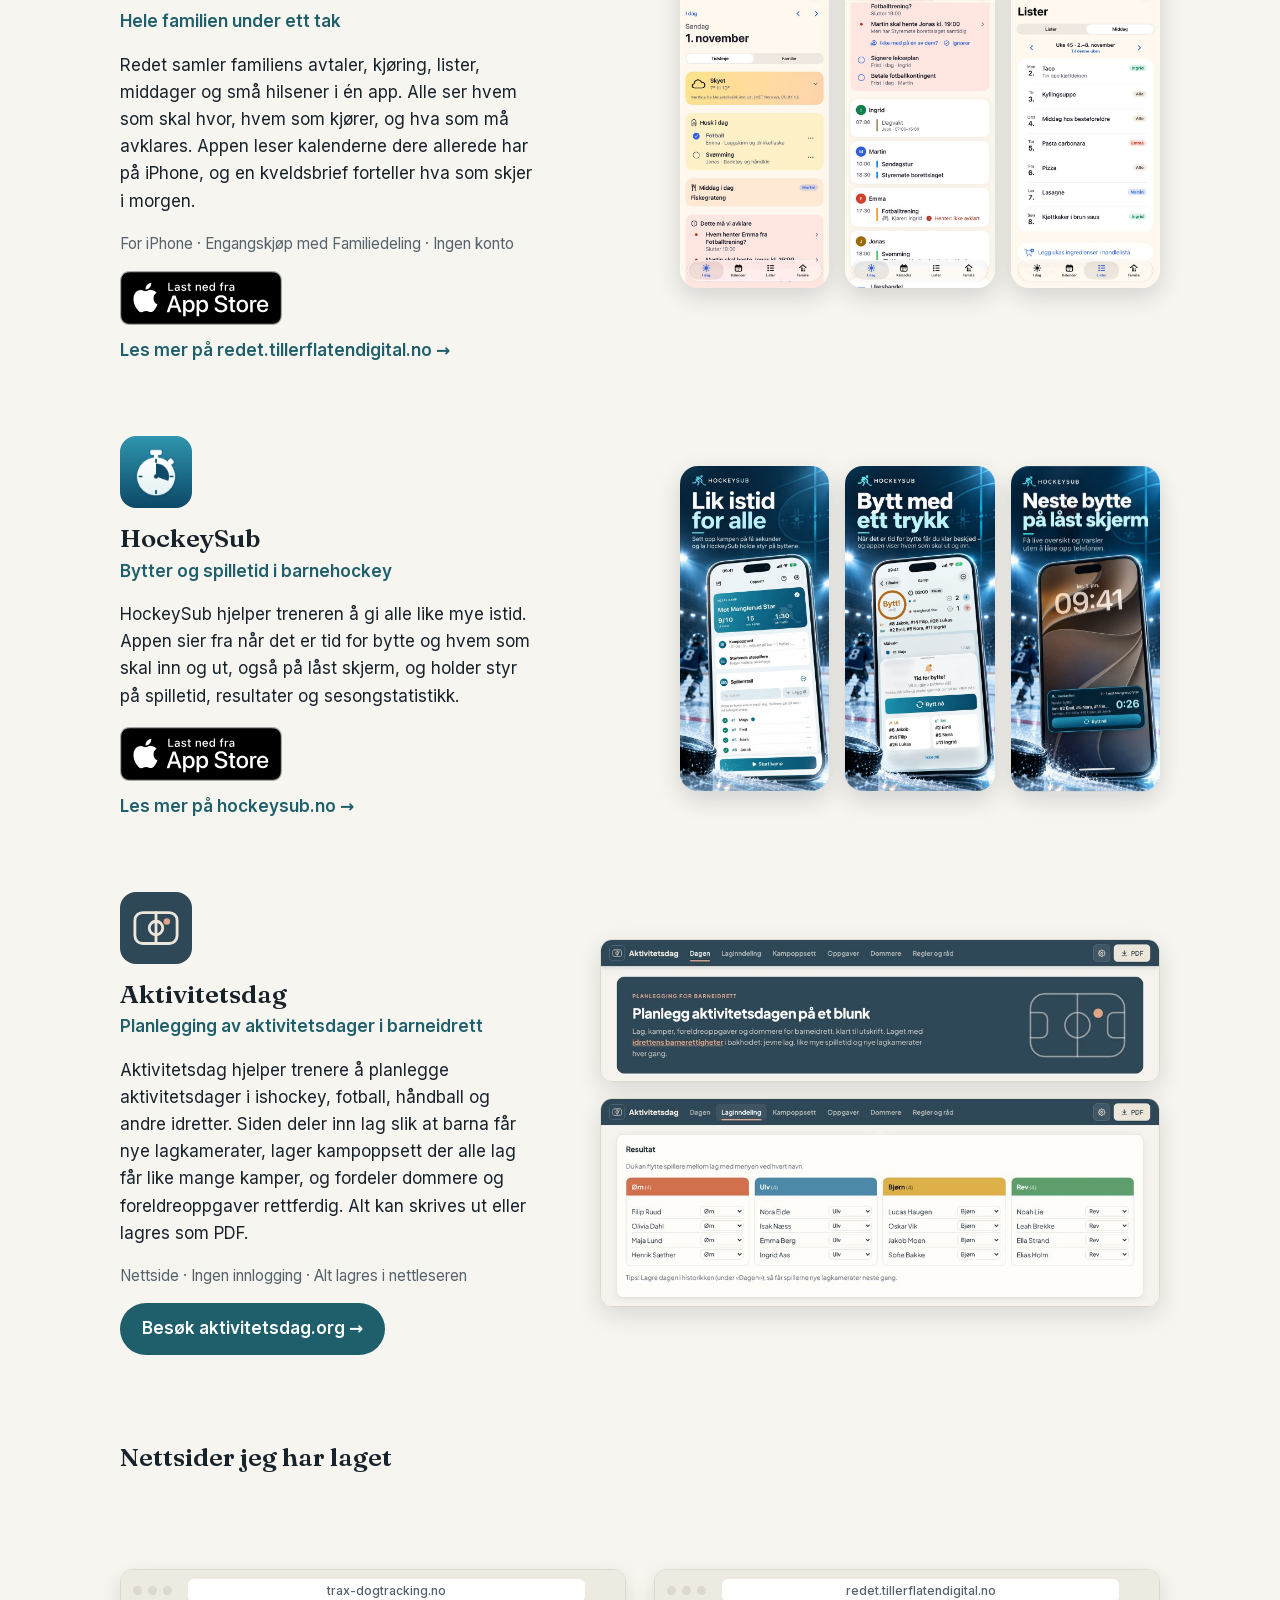
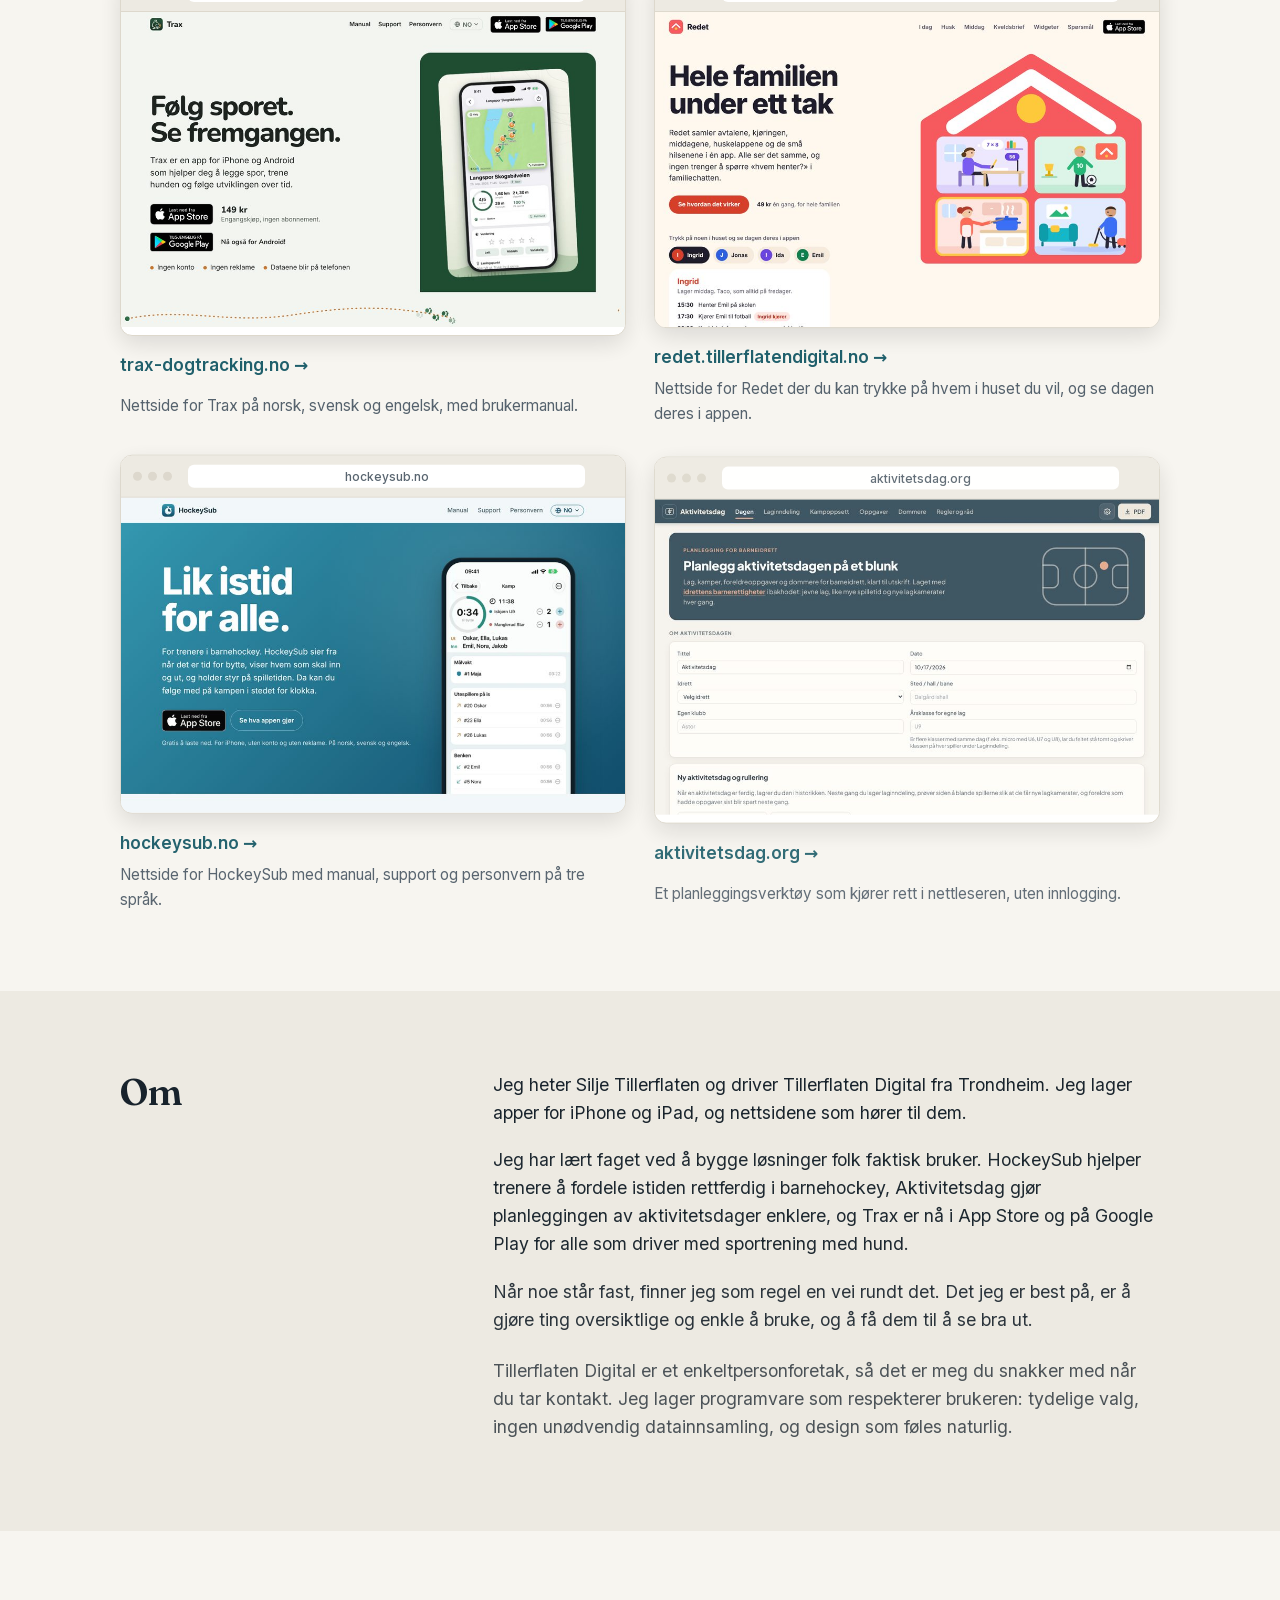
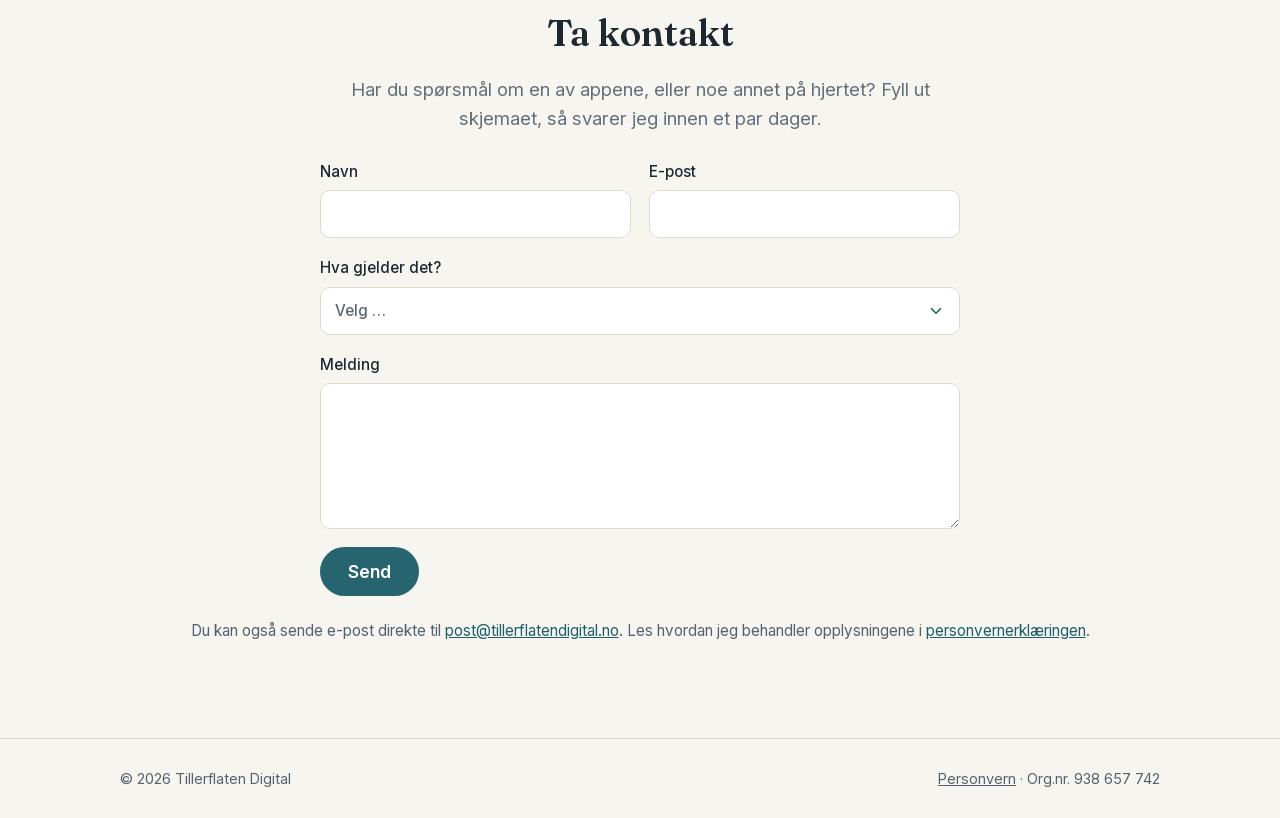
==== commit e05fd027: "Legg til App Store-badge for Redet (#54) Redet er publisert i App Store. Erstatter «Kommer snart» me" ====
--- a/site/index.html
+++ b/site/index.html
@@ -108,8 +108,9 @@
               Alle ser hvem som skal hvor, hvem som kjører, og hva som må avklares. Appen leser
               kalenderne dere allerede har på iPhone, og en kveldsbrief forteller hva som skjer i morgen.
             </p>
-            <p class="app-meta">Kommer snart til iPhone · Engangskjøp med Familiedeling · Ingen konto</p>
-            <div class="app-links">
+            <p class="app-meta">For iPhone · Engangskjøp med Familiedeling · Ingen konto</p>
+            <div class="app-links">
+              <a class="store-badge" href="https://apps.apple.com/no/app/id6827096660"><img src="img/app-store-no.svg" alt="Last ned Redet fra App Store" width="162" height="54"></a>
               <a class="app-site" href="https://redet.tillerflatendigital.no/">Les mer på redet.tillerflatendigital.no →</a>
             </div>
           </div>
@@ -168,7 +169,7 @@
           <a class="site-card" href="https://trax-dogtracking.no/">
             <div class="browser">
               <div class="browser-bar" aria-hidden="true"><span></span><span></span><span></span><b>trax-dogtracking.no</b></div>
-              <img src="img/nettside-trax.jpg?v=4" alt="Forsiden til trax-dogtracking.no" width="960" height="600" loading="lazy">
+              <img src="img/nettside-trax.jpg?v=3" alt="Forsiden til trax-dogtracking.no" width="960" height="600" loading="lazy">
             </div>
             <span class="site-name">trax-dogtracking.no →</span>
             <span class="site-desc">Nettside for Trax på norsk, svensk og engelsk, med brukermanual.</span>
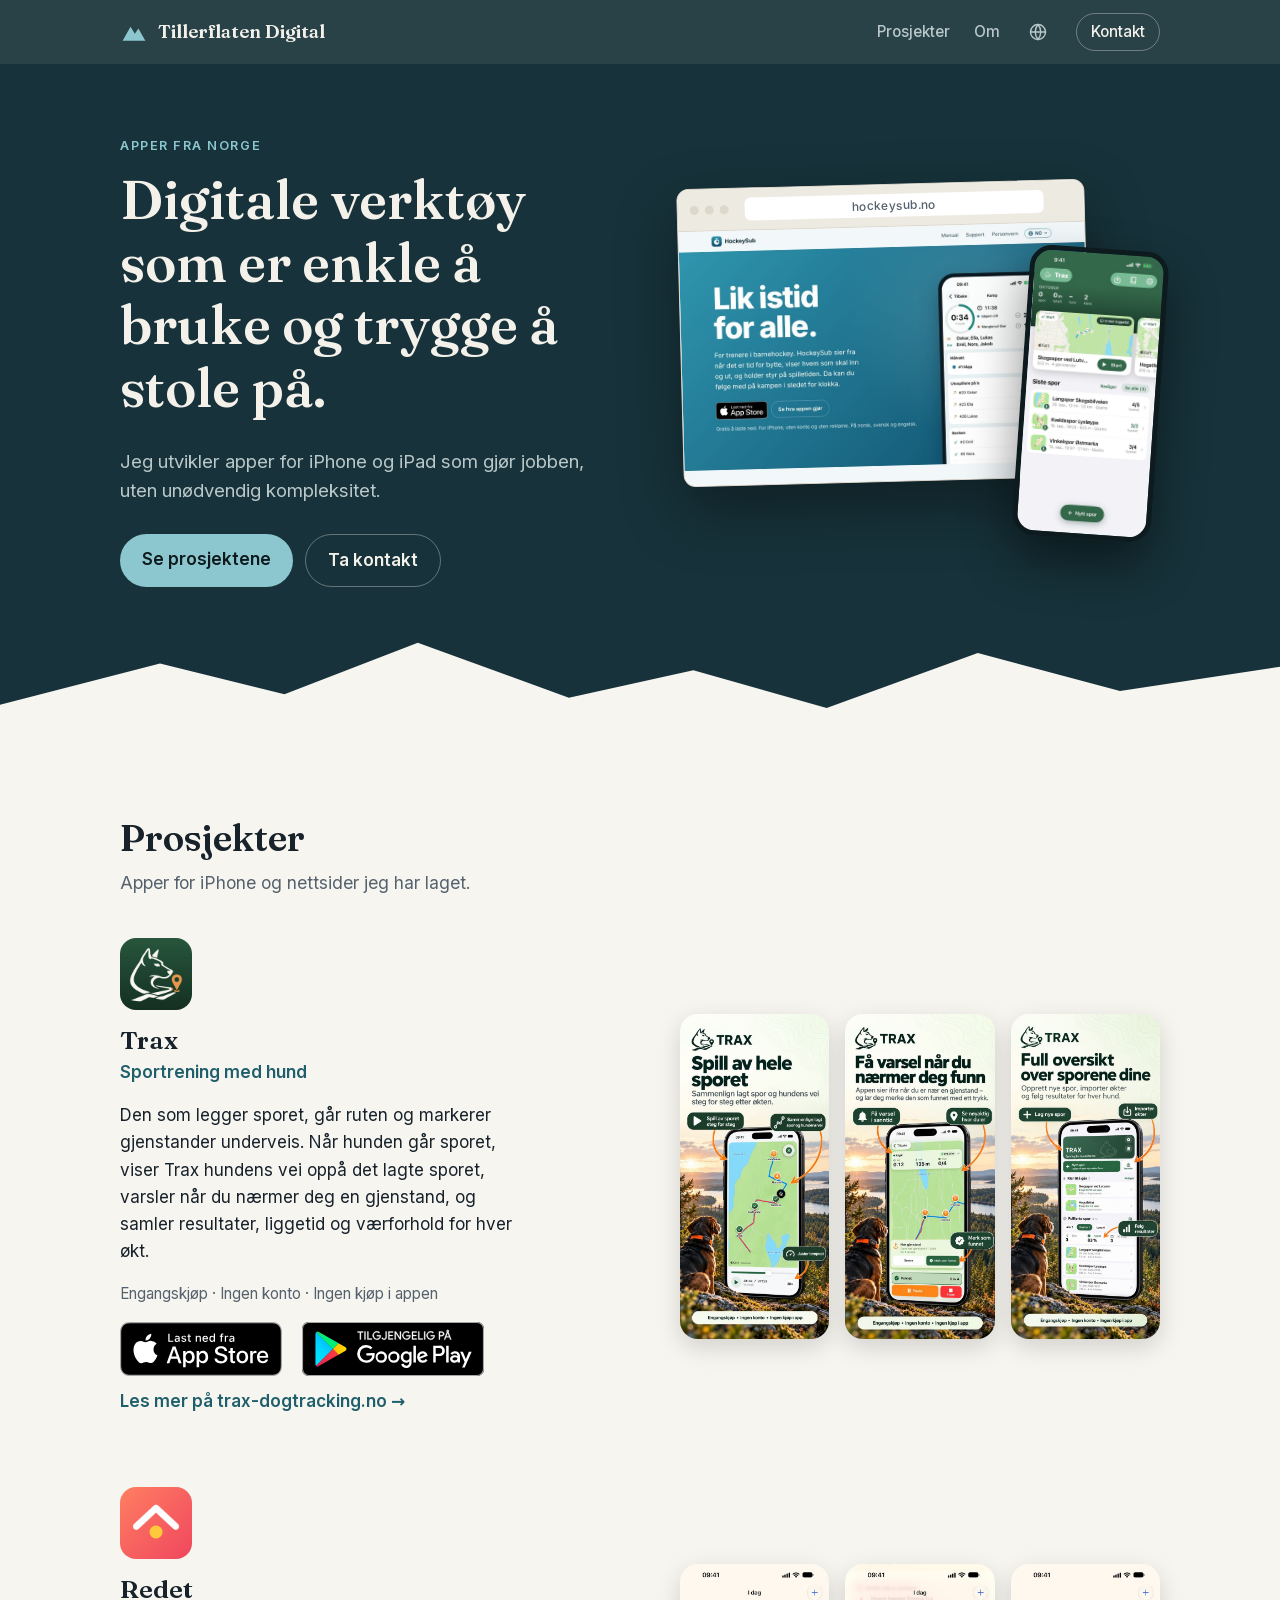
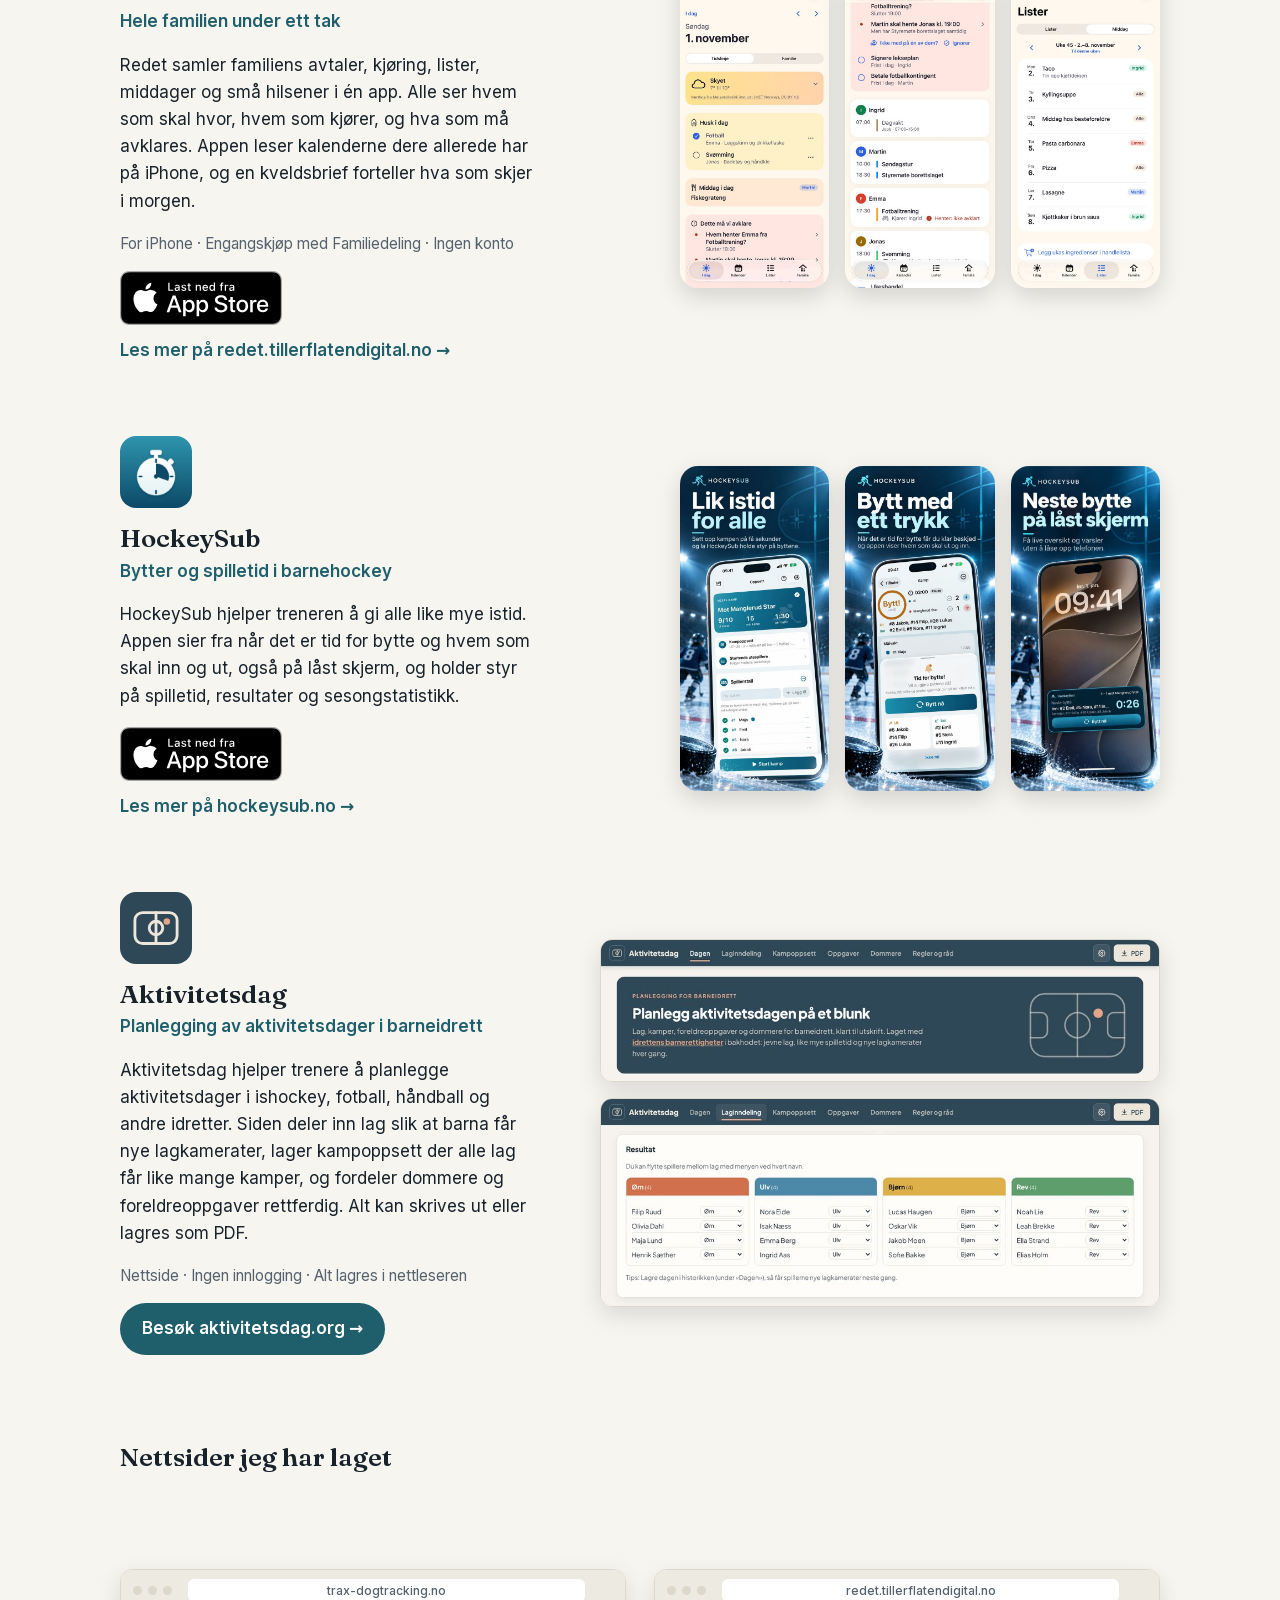
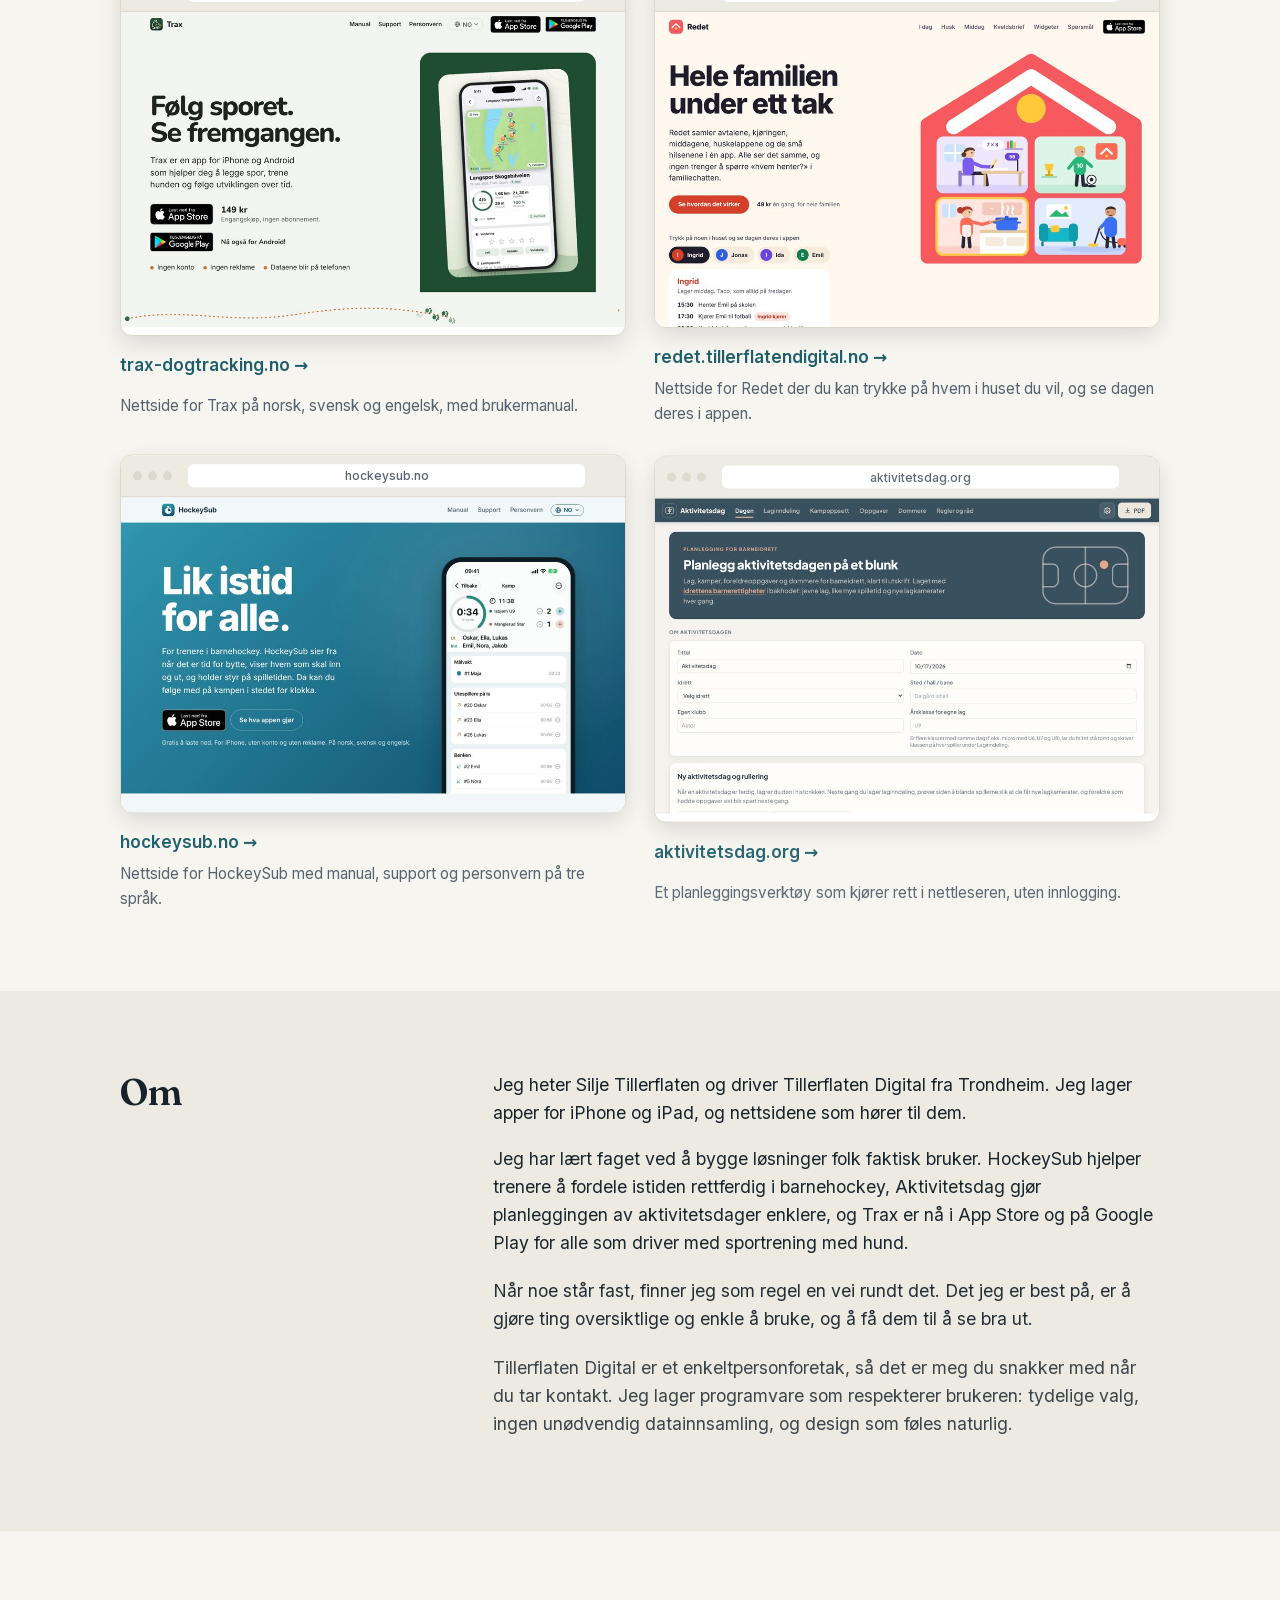
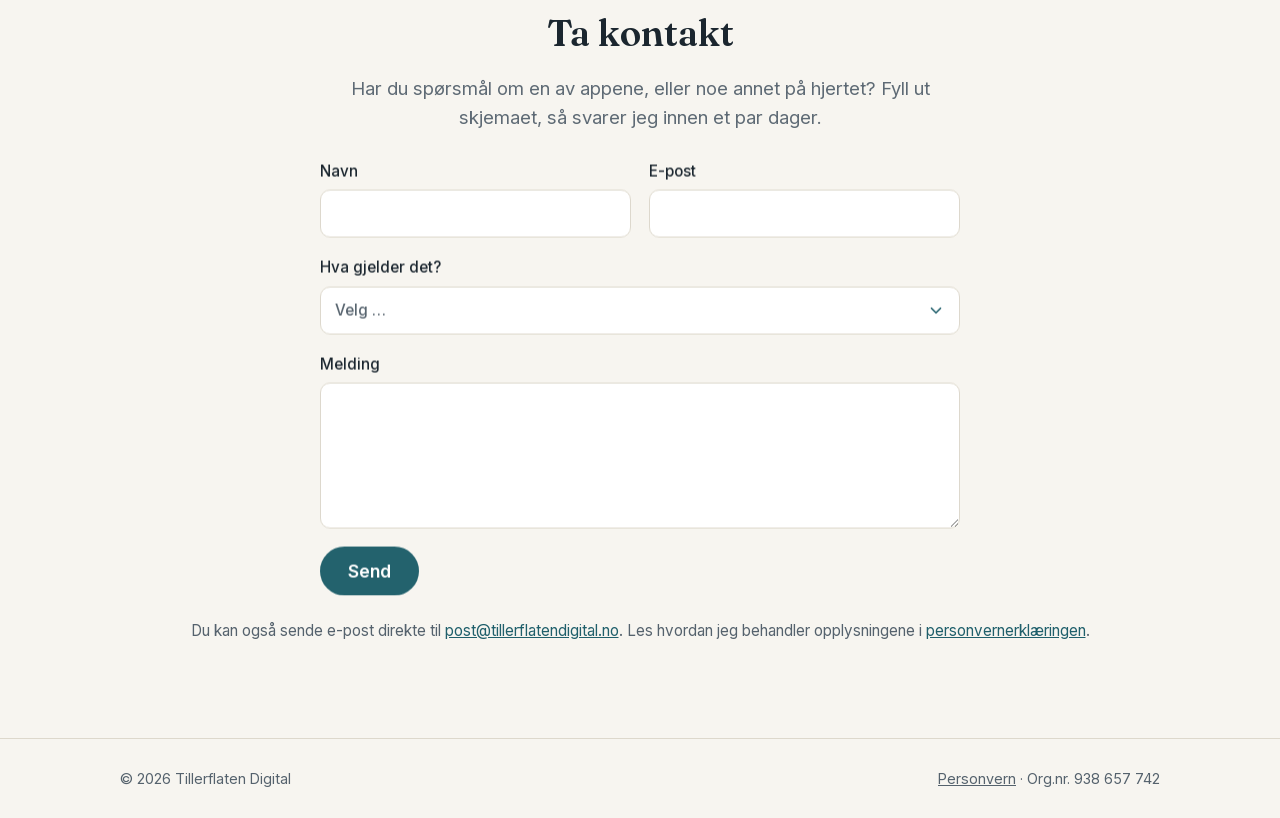
==== commit 9b08c907: "Merge pull request #55 from stillerflaten/claude/project-thread-bgjqh2 Nytt skjermbilde av trax-dogt" ====
--- a/site/index.html
+++ b/site/index.html
@@ -169,7 +169,7 @@
           <a class="site-card" href="https://trax-dogtracking.no/">
             <div class="browser">
               <div class="browser-bar" aria-hidden="true"><span></span><span></span><span></span><b>trax-dogtracking.no</b></div>
-              <img src="img/nettside-trax.jpg?v=3" alt="Forsiden til trax-dogtracking.no" width="960" height="600" loading="lazy">
+              <img src="img/nettside-trax.jpg?v=4" alt="Forsiden til trax-dogtracking.no" width="960" height="600" loading="lazy">
             </div>
             <span class="site-name">trax-dogtracking.no →</span>
             <span class="site-desc">Nettside for Trax på norsk, svensk og engelsk, med brukermanual.</span>
